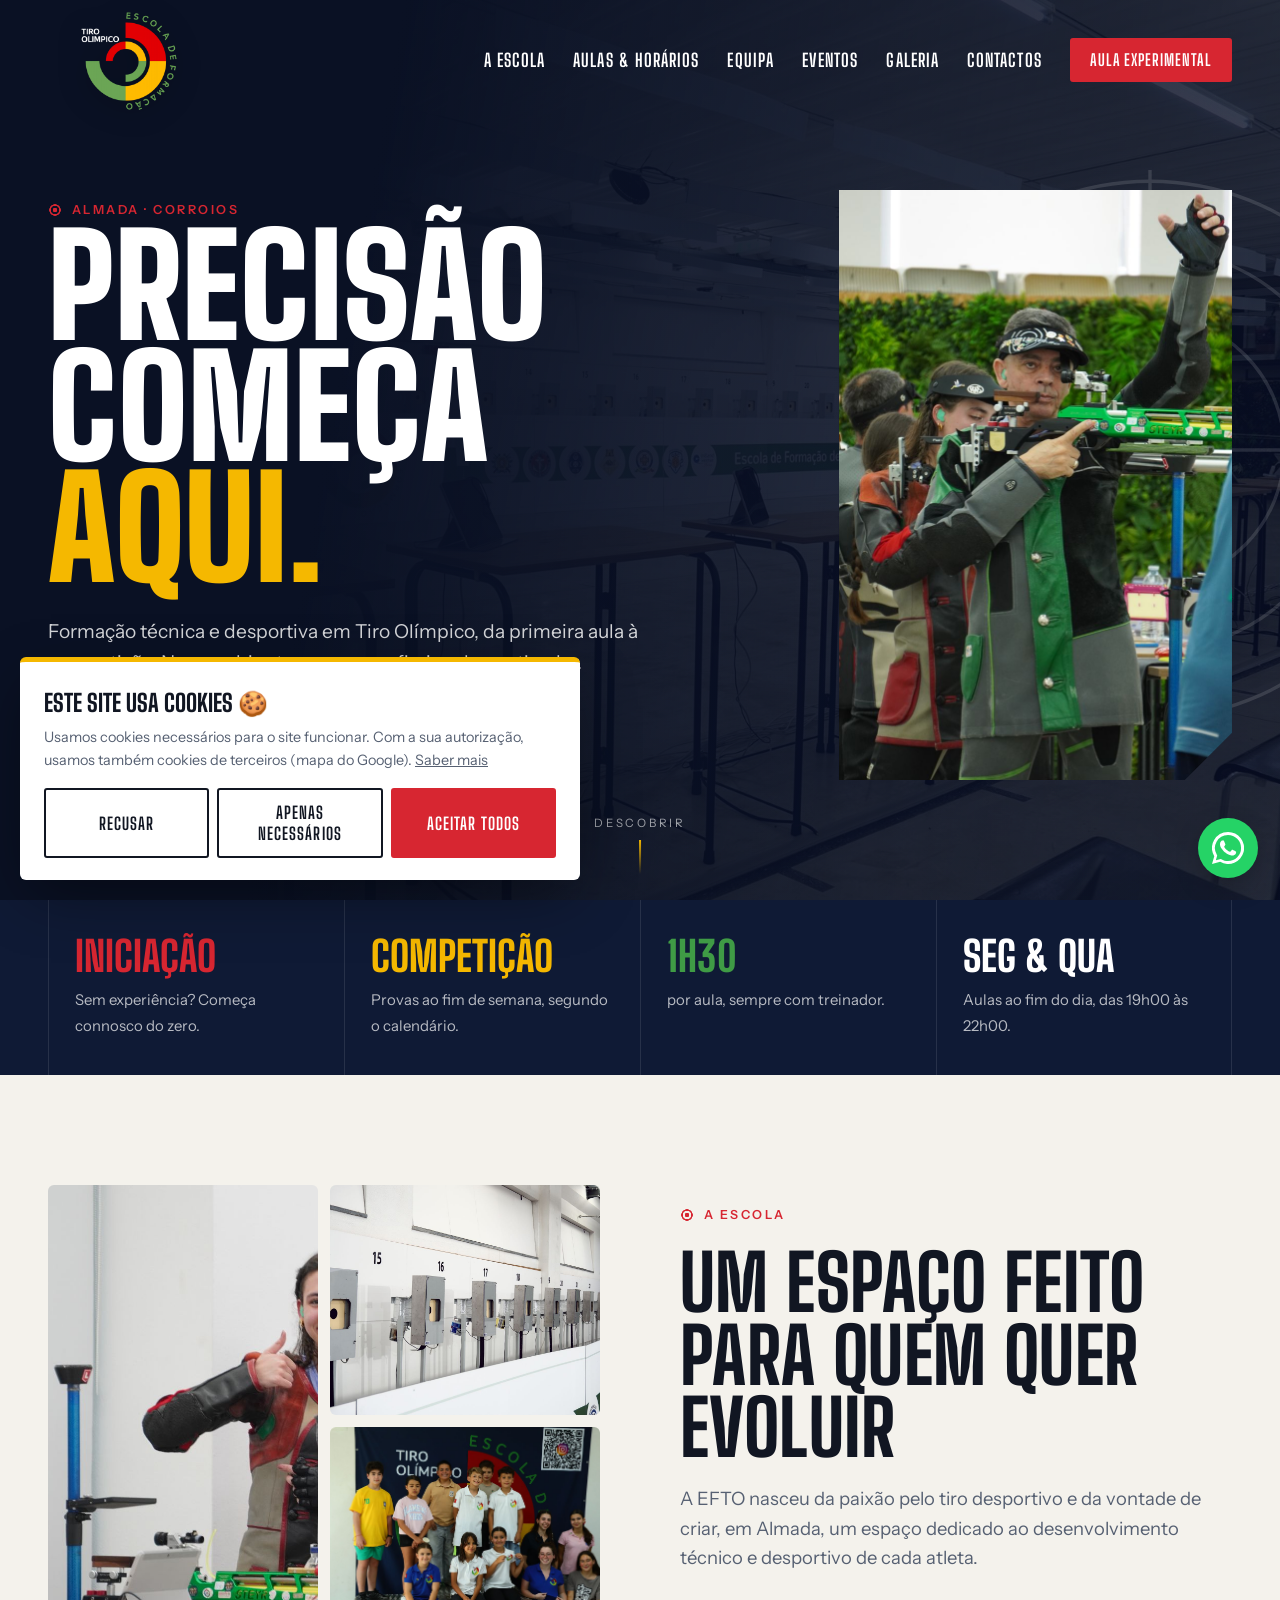
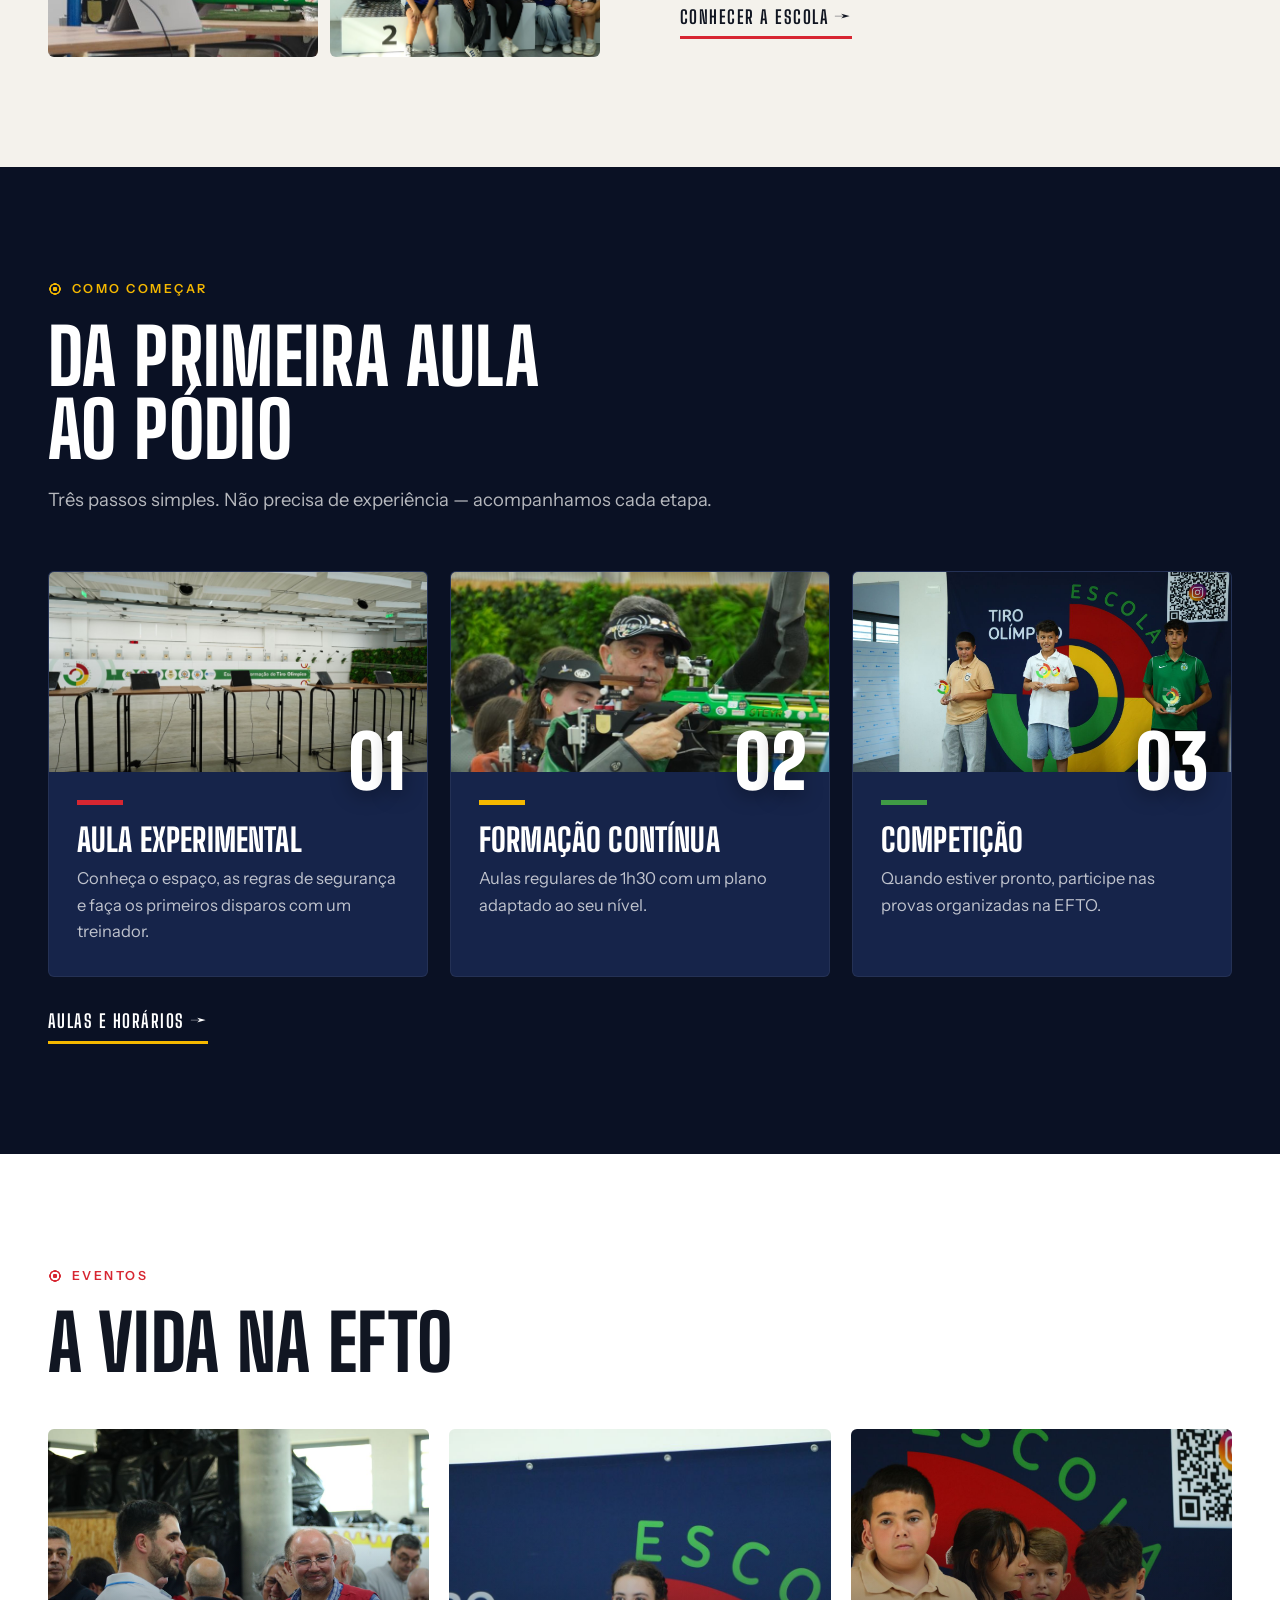
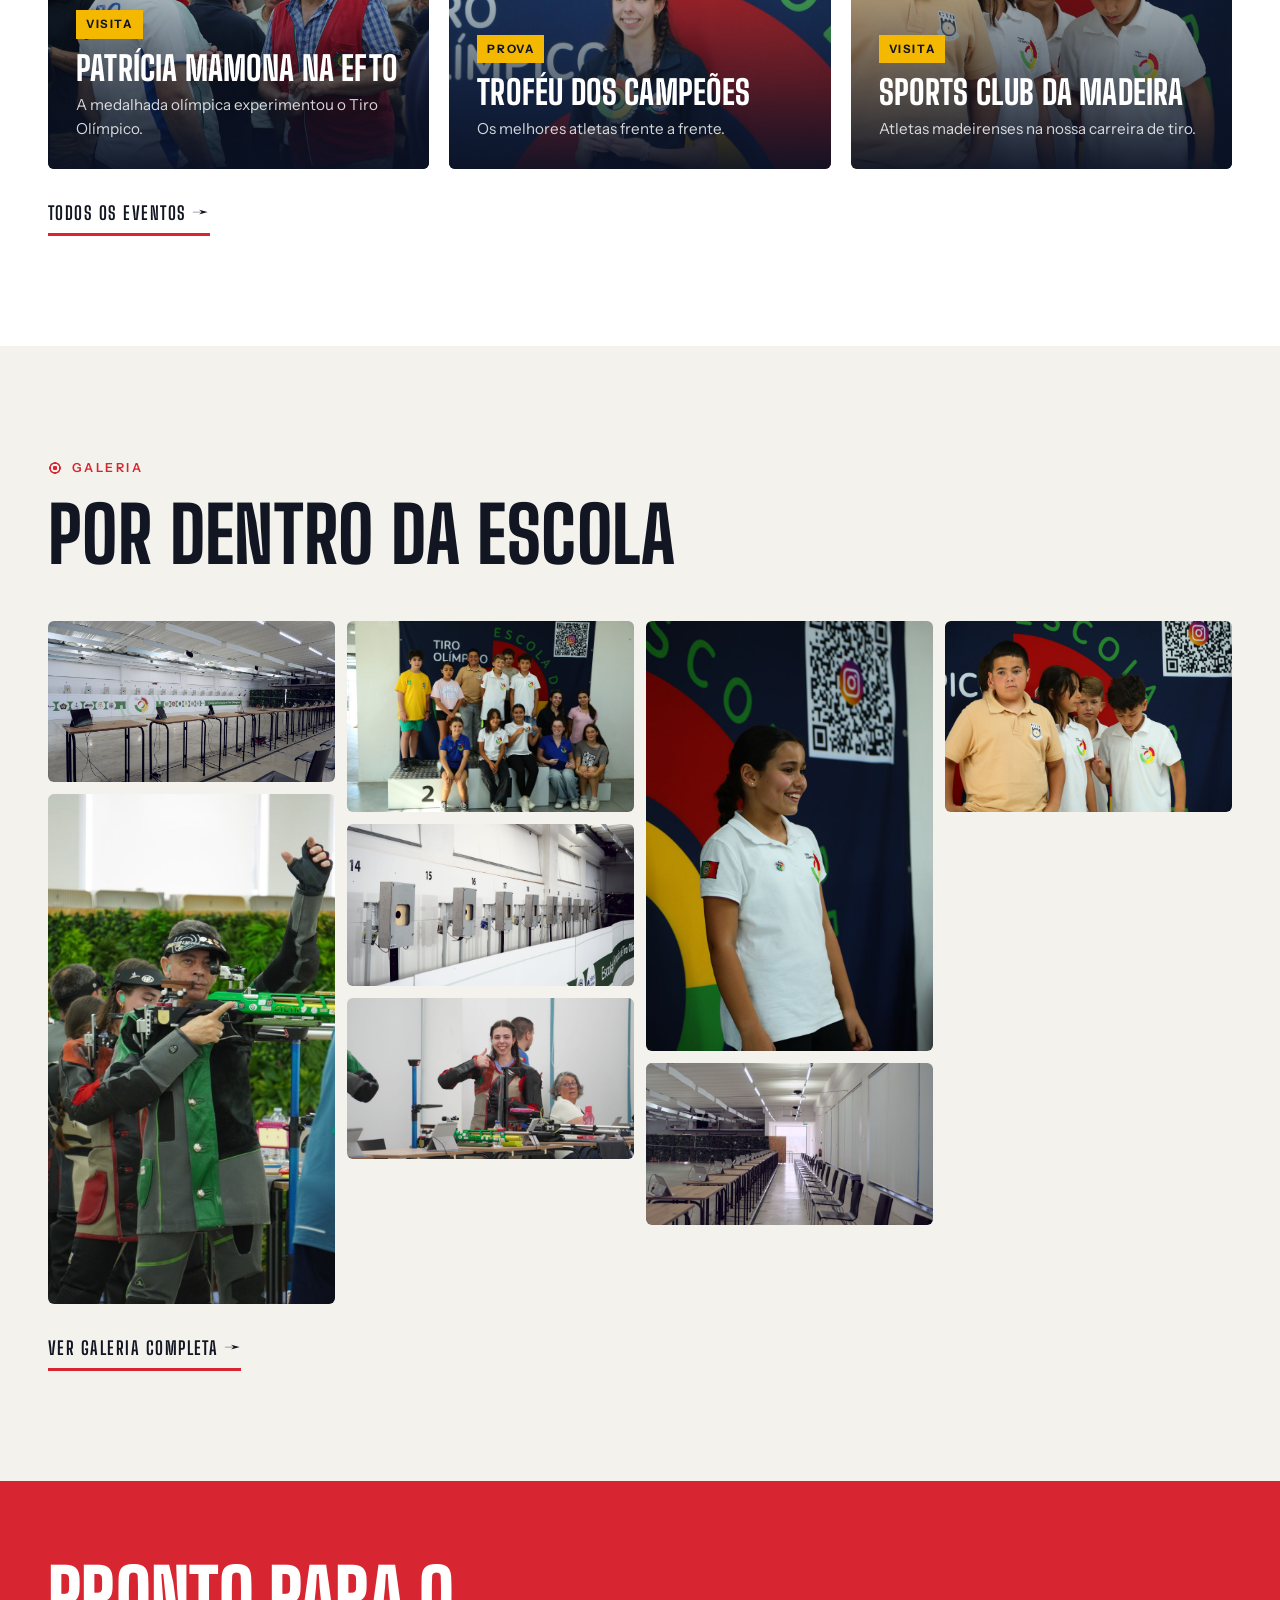
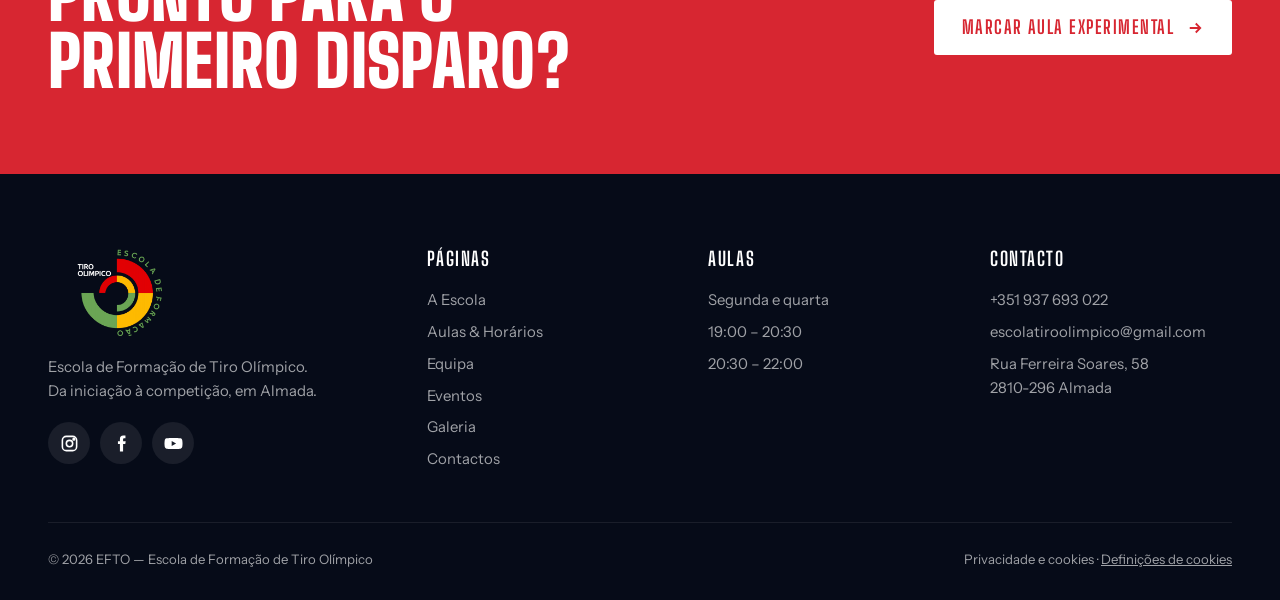
==== index.html @ 9a22b84e "Adiciona o site da EFTO para teste Co-Authored-By: Claude Opus 5.5 <noreply@anthropic.com>" ====
<!doctype html>
<html lang="pt-PT">
<head>
<meta charset="utf-8">
<meta name="viewport" content="width=device-width, initial-scale=1">
<title>EFTO · Escola de Formação de Tiro Olímpico | Almada</title>
<meta name="description" content="Escola de Formação de Tiro Olímpico em Almada e Corroios. Aulas de tiro desportivo da iniciação à competição. Marque já a sua aula experimental.">
<link rel="icon" href="imagens/logo.png">
<link rel="preconnect" href="https://fonts.googleapis.com"><link rel="preconnect" href="https://fonts.gstatic.com" crossorigin>
<link href="https://fonts.googleapis.com/css2?family=Big+Shoulders+Display:wght@600;700;800;900&family=Instrument+Sans:wght@400;500;600;700&display=swap" rel="stylesheet">
<link rel="stylesheet" href="css/estilo.css">
</head>
<body>

<section class="hero">
  <div class="hero-bg"></div>
  <svg class="mira" viewBox="0 0 200 200" fill="none" stroke="#fff" stroke-width="1.2"><circle cx="100" cy="100" r="96"/><circle cx="100" cy="100" r="72"/><circle cx="100" cy="100" r="48"/><circle cx="100" cy="100" r="24"/><circle cx="100" cy="100" r="4" fill="#fff"/><path d="M100 0v200M0 100h200"/></svg>
  <div class="wrap">
    <div class="rv">
      <span class="etiqueta">Almada · Corroios</span>
      <h1>Precisão<br>começa <span>aqui.</span></h1>
      <p>Formação técnica e desportiva em Tiro Olímpico, da primeira aula à competição. Num ambiente seguro, profissional e motivador.</p>
      <div class="acoes">
        <a href="contactos.html#form" class="btn btn-pri">Marcar aula experimental <svg viewBox="0 0 24 24" fill="none" stroke="currentColor" stroke-width="2.4"><path d="M5 12h14M13 6l6 6-6 6"/></svg></a>
        <a href="aulas.html" class="btn btn-sec">Ver horários</a>
      </div>
    </div>
    <div class="hero-foto rv"><img src="imagens/hero-atleta.jpg" alt="Atleta da EFTO a apontar a carabina"></div>
  </div>
  <a href="#factos" class="desce">Descobrir<i></i></a>
</section>

<section class="factos" id="factos">
  <div class="wrap">
    <div class="facto"><b>Iniciação</b><span>Sem experiência? Começa connosco do zero.</span></div>
    <div class="facto"><b>Competição</b><span>Provas ao fim de semana, segundo o calendário.</span></div>
    <div class="facto"><b>1h30</b><span>por aula, sempre com treinador.</span></div>
    <div class="facto"><b>Seg &amp; Qua</b><span>Aulas ao fim do dia, das 19h00 às 22h00.</span></div>
  </div>
</section>

<section class="sec">
  <div class="wrap duas-col">
    <div class="mosaico rv">
      <img src="imagens/atletas-sorriso.jpg" alt="Atletas da escola no posto de tiro" style="object-position:30% center">
      <img src="imagens/alvos.jpg" alt="Alvos eletrónicos da carreira de tiro">
      <img src="imagens/inaug-podio.jpg" alt="Jovens atletas no pódio">
    </div>
    <div class="rv">
      <span class="etiqueta">A Escola</span>
      <h2>Um espaço feito para quem quer evoluir</h2>
      <p class="lead">A EFTO nasceu da paixão pelo tiro desportivo e da vontade de criar, em Almada, um espaço dedicado ao desenvolvimento técnico e desportivo de cada atleta.</p>
      <a href="escola.html" class="link-seta">Conhecer a escola →</a>
    </div>
  </div>
</section>

<section class="sec escuro">
  <div class="wrap">
    <span class="etiqueta">Como começar</span>
    <h2>Da primeira aula<br>ao pódio</h2>
    <p class="lead">Três passos simples. Não precisa de experiência — acompanhamos cada etapa.</p>
    <div class="passos">
      <div class="passo rv"><img src="imagens/postos.jpg" alt="Postos de tiro"><div class="corpo"><div class="barra" style="background:var(--vermelho)"></div><h3>Aula experimental</h3><p>Conheça o espaço, as regras de segurança e faça os primeiros disparos com um treinador.</p></div></div>
      <div class="passo rv"><img src="imagens/hero-atleta.jpg" alt="Atleta em treino" style="object-position:center 30%"><div class="corpo"><div class="barra" style="background:var(--amarelo)"></div><h3>Formação contínua</h3><p>Aulas regulares de 1h30 com um plano adaptado ao seu nível.</p></div></div>
      <div class="passo rv"><img src="imagens/inaug-grupo.jpg" alt="Atletas premiados"><div class="corpo"><div class="barra" style="background:var(--verde)"></div><h3>Competição</h3><p>Quando estiver pronto, participe nas provas organizadas na EFTO.</p></div></div>
    </div>
    <a href="aulas.html" class="link-seta">Aulas e horários →</a>
  </div>
</section>

<section class="sec branco">
  <div class="wrap">
    <span class="etiqueta">Eventos</span>
    <h2>A vida na EFTO</h2>
    <div class="ev-grid">
      <a href="eventos.html#mamona" class="ev rv" style="text-decoration:none"><img src="imagens/inaug-publico.jpg" alt=""><span class="tag">Visita</span><h3>Patrícia Mamona na EFTO</h3><p>A medalhada olímpica experimentou o Tiro Olímpico.</p></a>
      <a href="eventos.html#campeoes" class="ev rv" style="text-decoration:none"><img src="imagens/inaug-premio.jpg" alt="" style="object-position:center 20%"><span class="tag">Prova</span><h3>Troféu dos Campeões</h3><p>Os melhores atletas frente a frente.</p></a>
      <a href="eventos.html#madeira" class="ev rv" style="text-decoration:none"><img src="imagens/inaug-jovens.jpg" alt=""><span class="tag">Visita</span><h3>Sports Club da Madeira</h3><p>Atletas madeirenses na nossa carreira de tiro.</p></a>
    </div>
    <a href="eventos.html" class="link-seta">Todos os eventos →</a>
  </div>
</section>

<section class="sec">
  <div class="wrap">
    <span class="etiqueta">Galeria</span>
    <h2>Por dentro da escola</h2>
    <div class="gal" id="gal" data-limite="8"></div>
    <a href="galeria.html" class="link-seta">Ver galeria completa →</a>
  </div>
</section>

<script src="js/site.js"></script>
</body>
</html>
---- css/estilo.css ----
/* =========================================================
   EFTO — estilo de todo o site
   Para mudar cores ou letras, altere só o bloco :root abaixo.
   ========================================================= */
:root{
  --navy-950:#0a1124; --navy-900:#0f1a35; --navy-800:#16244a; --navy-700:#1f3263;
  --papel:#f4f2ec; --tinta:#111622; --cinza:#566072; --linha:#dcd7cb;
  --vermelho:#d72631; --amarelo:#f5b800; --verde:#3f9b45;
  --raio:6px; --sombra:0 24px 60px -28px rgba(10,17,36,.55);
  --titulo:"Big Shoulders Display",Impact,sans-serif;
  --texto:"Instrument Sans",system-ui,sans-serif;
  --max:1240px;
}
*{box-sizing:border-box;margin:0;padding:0}
html{scroll-behavior:smooth;scroll-padding-top:90px}
body{font-family:var(--texto);background:var(--papel);color:var(--tinta);line-height:1.6;font-size:1.03rem;-webkit-font-smoothing:antialiased;overflow-x:hidden}
img{display:block;max-width:100%}
a{color:inherit}
.wrap{max-width:var(--max);margin:0 auto;padding:0 28px}
h1,h2,h3{font-family:var(--titulo);line-height:.95;text-transform:uppercase;font-weight:800;letter-spacing:.005em}
.sec{padding:110px 0}
.sec h2{font-size:clamp(2.8rem,6vw,5rem);margin:16px 0 20px}
.lead{font-size:1.15rem;color:var(--cinza);max-width:58ch}
.escuro{background:var(--navy-950);color:#fff}
.escuro .lead{color:rgba(255,255,255,.7)}
.branco{background:#fff}

/* etiqueta acima dos títulos, com um pequeno alvo */
.etiqueta{display:inline-flex;align-items:center;gap:10px;font-weight:600;letter-spacing:.2em;text-transform:uppercase;font-size:.78rem;color:var(--vermelho)}
.etiqueta::before{content:"";width:14px;height:14px;border-radius:50%;background:radial-gradient(circle,var(--vermelho) 0 2px,transparent 2.5px 4px,var(--vermelho) 4.5px 5.5px,transparent 6px)}
.escuro .etiqueta{color:var(--amarelo)}
.escuro .etiqueta::before{background:radial-gradient(circle,var(--amarelo) 0 2px,transparent 2.5px 4px,var(--amarelo) 4.5px 5.5px,transparent 6px)}

/* ---------- BOTÕES ---------- */
.btn{display:inline-flex;align-items:center;gap:12px;padding:16px 26px;border-radius:3px;font-family:var(--titulo);font-weight:700;font-size:1.15rem;letter-spacing:.08em;text-transform:uppercase;text-decoration:none;transition:background .2s,color .2s,border-color .2s;border:2px solid transparent;cursor:pointer;line-height:1}
.btn svg{width:18px;height:18px;transition:translate .2s}
.btn:hover svg{translate:4px 0}
.btn-pri{background:var(--vermelho);color:#fff}
.btn-pri:hover{background:#b81e28}
.btn-sec{border-color:rgba(255,255,255,.45);color:#fff}
.btn-sec:hover{border-color:#fff;background:rgba(255,255,255,.08)}
.btn-esc{border-color:var(--tinta);color:var(--tinta)}
.btn-esc:hover{background:var(--tinta);color:#fff}

/* ---------- CABEÇALHO ---------- */
header{position:fixed;inset:0 0 auto 0;z-index:50;transition:background .3s,box-shadow .3s}
header.solido{background:rgba(244,242,236,.95);backdrop-filter:blur(12px);box-shadow:0 1px 0 var(--linha)}
.nav{display:flex;align-items:center;justify-content:space-between;height:120px;transition:height .3s}
header.solido .nav{height:86px}
/* logótipo: versão branca sobre fundo escuro, versão a cores quando o cabeçalho fica claro */
.marca{display:flex;align-items:center;text-decoration:none;position:relative}
.marca img{height:108px;width:auto;transition:opacity .3s,height .3s;filter:drop-shadow(0 4px 14px rgba(0,0,0,.25))}
.marca .logo-cor{position:absolute;left:0;top:50%;translate:0 -50%;opacity:0;filter:none}
header.solido .marca .logo-branco{opacity:0}
header.solido .marca .logo-cor{opacity:1}
header.solido .marca img{height:70px}
.logo-rodape{height:96px;width:auto;margin-bottom:16px}
.menu{display:flex;gap:28px;list-style:none;align-items:center}
.menu a{text-decoration:none;color:#fff;font-family:var(--titulo);font-weight:700;font-size:1.12rem;letter-spacing:.06em;text-transform:uppercase;position:relative;transition:color .3s}
.menu a:not(.btn)::after{content:"";position:absolute;left:0;bottom:-6px;width:0;height:3px;background:var(--amarelo);transition:width .25s}
.menu a:not(.btn):hover::after,.menu a.ativo::after{width:100%}
header.solido .menu a:not(.btn){color:var(--tinta)}
.menu .btn{padding:12px 18px;font-size:1rem}
.burger{display:none;background:none;border:0;width:44px;height:44px;cursor:pointer;color:#fff}
header.solido .burger{color:var(--tinta)}

/* ---------- HERO (página inicial) ---------- */
.hero{position:relative;min-height:100vh;min-height:100svh;color:#fff;display:flex;align-items:center;overflow:hidden;background:var(--navy-950)}
.hero-bg{position:absolute;inset:0;background:url(../imagens/carreira.jpg) center/cover;opacity:.3;transform:scale(1.08);animation:zoom 18s ease-out forwards}
@keyframes zoom{to{transform:scale(1)}}
.hero::after{content:"";position:absolute;inset:0;background:linear-gradient(100deg,var(--navy-950) 28%,rgba(10,17,36,.55) 65%,rgba(10,17,36,.25))}
.hero .wrap{position:relative;z-index:2;display:grid;grid-template-columns:1.3fr .7fr;gap:60px;align-items:center;padding-top:150px;padding-bottom:80px;width:100%}
.hero h1{font-size:clamp(4rem,11vw,9.5rem);font-weight:900;line-height:.86}
.hero h1 span{color:var(--amarelo)}
.hero p{font-size:1.2rem;color:rgba(255,255,255,.82);max-width:46ch;margin:28px 0 40px}
.acoes{display:flex;gap:14px;flex-wrap:wrap}
.hero-foto{position:relative;aspect-ratio:4/6;overflow:hidden;box-shadow:var(--sombra);clip-path:polygon(0 0,100% 0,100% 92%,88% 100%,0 100%)}
.hero-foto img{width:100%;height:100%;object-fit:cover}
.mira{position:absolute;width:560px;height:560px;right:-150px;top:50%;translate:0 -50%;z-index:1;opacity:.12;pointer-events:none}
.desce{position:absolute;bottom:26px;left:50%;translate:-50% 0;z-index:3;color:rgba(255,255,255,.6);font-size:.72rem;letter-spacing:.24em;text-transform:uppercase;text-decoration:none;display:flex;flex-direction:column;align-items:center;gap:8px}
.desce i{width:2px;height:34px;background:linear-gradient(var(--amarelo),transparent);animation:pulsa 1.8s infinite}
@keyframes pulsa{50%{opacity:.3}}

/* ---------- CABEÇALHO DAS SUBPÁGINAS ---------- */
.topo-pag{position:relative;background:var(--navy-950);color:#fff;padding:190px 0 90px;overflow:hidden}
.topo-pag .fundo{position:absolute;inset:0;background-size:cover;background-position:center;opacity:.32}
.topo-pag::after{content:"";position:absolute;inset:0;background:linear-gradient(90deg,var(--navy-950) 20%,rgba(10,17,36,.4))}
.topo-pag .wrap{position:relative;z-index:2}
.topo-pag h1{font-size:clamp(3.6rem,9vw,7.5rem);font-weight:900;margin:14px 0 18px}
.topo-pag p{color:rgba(255,255,255,.78);font-size:1.18rem;max-width:56ch}
.migalhas{font-size:.85rem;color:rgba(255,255,255,.55);letter-spacing:.06em}
.migalhas a{text-decoration:none;color:rgba(255,255,255,.8)}
.migalhas a:hover{color:var(--amarelo)}
.tricolor{position:absolute;left:0;right:0;bottom:0;height:6px;z-index:3;background:linear-gradient(90deg,var(--vermelho) 33.3%,var(--amarelo) 33.3% 66.6%,var(--verde) 66.6%)}

/* ---------- FAIXA DE FACTOS ---------- */
.factos{background:var(--navy-900);color:#fff}
.factos .wrap{display:grid;grid-template-columns:repeat(4,1fr)}
.facto{padding:36px 26px;border-left:1px solid rgba(255,255,255,.1)}
.facto:last-child{border-right:1px solid rgba(255,255,255,.1)}
.facto b{display:block;font-family:var(--titulo);font-weight:800;font-size:2.6rem;line-height:1;margin-bottom:8px;text-transform:uppercase}
.facto:nth-child(1) b{color:var(--vermelho)} .facto:nth-child(2) b{color:var(--amarelo)} .facto:nth-child(3) b{color:var(--verde)}
.facto span{color:rgba(255,255,255,.7);font-size:.93rem}

/* ---------- BLOCOS DE DUAS COLUNAS ---------- */
.duas-col{display:grid;grid-template-columns:1fr 1fr;gap:80px;align-items:center}
.mosaico{display:grid;grid-template-columns:1fr 1fr;grid-template-rows:230px 230px;gap:12px}
.mosaico img{width:100%;height:100%;object-fit:cover;border-radius:var(--raio)}
.mosaico img:first-child{grid-row:span 2}
.valores{display:grid;gap:22px;margin-top:36px}
.valor{display:flex;gap:18px;align-items:flex-start;padding-top:22px;border-top:1px solid var(--linha)}
.valor .num{font-family:var(--titulo);font-weight:900;font-size:2.4rem;line-height:.9;min-width:52px}
.valor h3{font-size:1.6rem;margin-bottom:4px}
.valor p{color:var(--cinza);font-size:.98rem}
.link-seta{display:inline-flex;align-items:center;gap:8px;margin-top:30px;font-family:var(--titulo);font-weight:700;text-transform:uppercase;letter-spacing:.08em;font-size:1.15rem;text-decoration:none;border-bottom:3px solid var(--vermelho);padding-bottom:4px}
.escuro .link-seta{border-color:var(--amarelo)}

/* ---------- PASSOS ---------- */
.passos{display:grid;grid-template-columns:repeat(3,1fr);gap:22px;margin-top:56px;counter-reset:p}
.passo{position:relative;background:var(--navy-800);border-radius:var(--raio);overflow:hidden;border:1px solid rgba(255,255,255,.06)}
.passo img{width:100%;height:200px;object-fit:cover}
.passo .corpo{padding:28px 28px 32px;position:relative}
.passo .corpo::before{counter-increment:p;content:"0" counter(p);position:absolute;right:22px;top:-46px;font-family:var(--titulo);font-weight:900;font-size:4.6rem;line-height:1;color:#fff;text-shadow:0 4px 20px rgba(0,0,0,.4)}
.passo .barra{width:46px;height:5px;margin-bottom:20px}
.passo h3{font-size:2rem;margin-bottom:10px}
.passo p{color:rgba(255,255,255,.72)}

/* ---------- HORÁRIOS ---------- */
.quadro{background:#fff;border-radius:var(--raio);box-shadow:var(--sombra);overflow:hidden;border-top:6px solid var(--navy-900)}
.linha-h{display:grid;grid-template-columns:auto 1fr;gap:22px;padding:28px 30px;border-bottom:1px solid var(--linha);align-items:center}
.linha-h:last-child{border-bottom:0}
.linha-h .ic{width:56px;height:56px;border-radius:50%;display:grid;place-items:center;color:#fff}
.linha-h h3{font-size:1.75rem}
.linha-h .dias{color:var(--cinza);font-size:.95rem}
.chips{display:flex;flex-wrap:wrap;gap:8px;margin-top:10px}
.chip{background:var(--navy-950);color:#fff;padding:7px 13px;border-radius:3px;font-family:var(--titulo);font-weight:700;font-size:1.15rem;letter-spacing:.06em}
.aviso{margin-top:28px;background:#fff6d9;border-left:4px solid var(--amarelo);padding:16px 20px;font-size:.96rem}

/* ---------- PANORAMA ---------- */
.panorama{height:380px;background:url(../imagens/panorama.jpg) center/cover fixed;position:relative;display:grid;place-items:center;text-align:center;color:#fff}
.panorama::before{content:"";position:absolute;inset:0;background:rgba(10,17,36,.55)}
.panorama p{position:relative;font-family:var(--titulo);font-size:clamp(2.4rem,6vw,4.6rem);text-transform:uppercase;font-weight:900;line-height:.95;padding:0 20px}
.panorama p span{color:var(--amarelo)}

/* ---------- EQUIPA ---------- */
.equipa-grid{display:grid;grid-template-columns:repeat(auto-fill,minmax(220px,1fr));gap:16px;margin-top:50px}
.membro{background:#fff;border:1px solid var(--linha);border-radius:var(--raio);padding:26px;display:flex;flex-direction:column;gap:16px;transition:border-color .25s,transform .25s}
.membro:hover{border-color:var(--tinta);transform:translateY(-3px)}
.avatar{width:64px;height:64px;border-radius:50%;display:grid;place-items:center;font-family:var(--titulo);font-weight:800;font-size:1.7rem;color:#fff}
.membro h3{font-size:1.7rem}
.membro p{color:var(--cinza);font-size:.92rem;line-height:1.45}
.membro.destaque{grid-column:span 2;background:var(--navy-900);color:#fff;border:0;flex-direction:row;align-items:center;gap:26px}
.membro.destaque p{color:rgba(255,255,255,.72)}
.membro.destaque h3{font-size:2.3rem}
.membro.destaque .avatar{width:96px;height:96px;font-size:2.6rem;flex:none}

/* ---------- EVENTOS ---------- */
.ev-grid{display:grid;grid-template-columns:repeat(3,1fr);gap:20px;margin-top:50px}
.ev{position:relative;border-radius:var(--raio);overflow:hidden;min-height:340px;color:#fff;display:flex;flex-direction:column;justify-content:flex-end;padding:28px;isolation:isolate}
.ev img{position:absolute;inset:0;width:100%;height:100%;object-fit:cover;z-index:-2;transition:transform .6s}
.ev:hover img{transform:scale(1.05)}
.ev::after{content:"";position:absolute;inset:0;z-index:-1;background:linear-gradient(transparent 25%,rgba(10,17,36,.94))}
.ev .tag{align-self:flex-start;background:var(--amarelo);color:var(--tinta);font-weight:700;font-size:.72rem;letter-spacing:.14em;text-transform:uppercase;padding:5px 10px;margin-bottom:14px}
.ev h3{font-size:2.1rem}
.ev p{color:rgba(255,255,255,.82);font-size:.95rem;margin-top:8px}
.ev-lista{display:grid;gap:26px;margin-top:50px}
.ev-linha{display:grid;grid-template-columns:420px 1fr;background:#fff;border-radius:var(--raio);overflow:hidden;border:1px solid var(--linha)}
.ev-linha img{width:100%;height:100%;min-height:280px;object-fit:cover}
.ev-linha .corpo{padding:40px}
.ev-linha .tag{display:inline-block;background:var(--amarelo);font-weight:700;font-size:.72rem;letter-spacing:.14em;text-transform:uppercase;padding:5px 10px;margin-bottom:16px}
.ev-linha h3{font-size:2.6rem;margin-bottom:14px}
.ev-linha p{color:var(--cinza);max-width:60ch}
.ev-linha .data{font-family:var(--titulo);font-weight:700;font-size:1.2rem;letter-spacing:.08em;color:var(--vermelho);margin-bottom:6px;text-transform:uppercase}

/* ---------- GALERIA ---------- */
.gal{columns:4 250px;column-gap:12px;margin-top:50px}
.gal button{display:block;width:100%;margin-bottom:12px;border:0;padding:0;background:none;cursor:zoom-in;border-radius:var(--raio);overflow:hidden;break-inside:avoid}
.gal img{width:100%;transition:transform .5s}
.gal button:hover img{transform:scale(1.04)}
.lightbox{position:fixed;inset:0;background:rgba(5,9,20,.95);z-index:100;display:none;place-items:center;padding:30px}
.lightbox.aberto{display:grid}
.lightbox img{max-height:86vh;max-width:90vw}
.lb-btn{position:absolute;background:rgba(255,255,255,.1);border:0;color:#fff;width:54px;height:54px;font-size:1.7rem;cursor:pointer}
.lb-btn:hover{background:var(--vermelho)}
.lb-fechar{top:20px;right:20px}.lb-ant{left:20px;top:50%;translate:0 -50%}.lb-seg{right:20px;top:50%;translate:0 -50%}

/* ---------- FAQ ---------- */
details{border-bottom:1px solid var(--linha);padding:24px 0}
summary{cursor:pointer;list-style:none;display:flex;justify-content:space-between;gap:20px;font-weight:600;font-size:1.1rem}
summary::-webkit-details-marker{display:none}
summary::after{content:"+";font-family:var(--titulo);font-weight:800;font-size:2rem;line-height:.8;color:var(--vermelho);transition:rotate .25s}
details[open] summary::after{rotate:45deg}
details p{color:var(--cinza);margin-top:12px;max-width:62ch}

/* ---------- CONTACTOS ---------- */
.ct-grid{display:grid;grid-template-columns:1fr 1fr;gap:30px}
.ct-info{display:grid;gap:12px;align-content:start}
.ct-item{display:flex;gap:16px;align-items:center;background:var(--navy-800);padding:20px 22px;border-radius:var(--raio);text-decoration:none;color:#fff;transition:background .2s}
a.ct-item:hover{background:var(--navy-700)}
.ct-item .ic{flex:none;width:46px;height:46px;border-radius:50%;display:grid;place-items:center}
.ct-item small{display:block;color:rgba(255,255,255,.55);font-size:.75rem;text-transform:uppercase;letter-spacing:.14em}
.ct-item b{font-weight:600}
.mapa{border-radius:var(--raio);min-height:260px;border:0;width:100%}
form{background:#fff;color:var(--tinta);border-radius:var(--raio);padding:36px;display:grid;gap:16px;border-top:6px solid var(--vermelho)}
form h3{font-size:2.4rem}
label{font-size:.85rem;font-weight:600;display:grid;gap:6px}
input,select,textarea{font:inherit;padding:13px 15px;border:1.5px solid var(--linha);border-radius:3px;background:var(--papel);width:100%}
input:focus,select:focus,textarea:focus{outline:none;border-color:var(--navy-700);background:#fff}
.duas{display:grid;grid-template-columns:1fr 1fr;gap:14px}
.consent{display:flex;gap:10px;align-items:flex-start;font-weight:400;font-size:.85rem;color:var(--cinza)}
.consent input{width:auto;margin-top:4px}
form .btn{justify-content:center}

/* ---------- CHAMADA FINAL ---------- */
.cta{background:var(--vermelho);color:#fff;padding:80px 0}
.cta .wrap{display:flex;justify-content:space-between;align-items:center;gap:30px;flex-wrap:wrap}
.cta h2{font-size:clamp(2.6rem,5.5vw,4.6rem);font-weight:900}
.cta .btn{background:#fff;color:var(--vermelho)}
.cta .btn:hover{background:var(--navy-950);color:#fff}

/* ---------- RODAPÉ ---------- */
footer{background:#060b18;color:rgba(255,255,255,.62);padding:70px 0 30px;font-size:.93rem}
.rod-grid{display:grid;grid-template-columns:1.4fr 1fr 1fr 1fr;gap:40px;padding-bottom:50px;border-bottom:1px solid rgba(255,255,255,.08)}
footer h4{font-family:var(--titulo);font-weight:700;color:#fff;text-transform:uppercase;letter-spacing:.08em;font-size:1.2rem;margin-bottom:14px}
footer ul{list-style:none;display:grid;gap:8px}
footer a{text-decoration:none}
footer a:hover{color:var(--amarelo)}
.rod-fim{display:flex;justify-content:space-between;gap:20px;flex-wrap:wrap;padding-top:26px;font-size:.82rem}
.redes{display:flex;gap:10px;margin-top:18px}
.redes a{width:42px;height:42px;border-radius:50%;background:rgba(255,255,255,.08);display:grid;place-items:center;color:#fff;transition:background .2s}
.redes a:hover{background:var(--vermelho);color:#fff}
.redes svg{width:19px;height:19px}

.flutua{position:fixed;right:22px;bottom:22px;z-index:60;width:60px;height:60px;border-radius:50%;background:#25d366;display:grid;place-items:center;box-shadow:0 10px 30px -8px rgba(0,0,0,.4);transition:transform .2s}
.flutua:hover{transform:scale(1.08)}
.flutua svg{width:32px;height:32px;fill:#fff}

/* ---------- FORMULÁRIO: mensagens ---------- */
form{position:relative}
form button[disabled]{opacity:.7;cursor:wait}
.estado{font-size:.95rem;border-radius:3px}
.estado:empty{display:none}
.estado.ok{background:#e5f4e6;border-left:4px solid var(--verde);padding:14px 16px;color:#1d5a22;font-weight:600}
.estado.erro{background:#fde8e9;border-left:4px solid var(--vermelho);padding:14px 16px;color:#8a1219}
.consent a{color:var(--tinta)}

/* ---------- MAPA bloqueado até aceitar cookies ---------- */
.mapa-bloq{min-height:260px;border-radius:var(--raio);background:var(--navy-800) url(../imagens/alvos.jpg) center/cover;background-blend-mode:multiply;display:grid;place-content:center;gap:14px;text-align:center;padding:24px;color:rgba(255,255,255,.85)}
.mapa-bloq .btn{justify-self:center}

/* ---------- AVISO DE COOKIES ---------- */
.cookies{position:fixed;left:20px;bottom:20px;z-index:90;max-width:560px;background:#fff;color:var(--tinta);border-radius:var(--raio);box-shadow:0 20px 60px -10px rgba(0,0,0,.45);padding:22px 24px;display:grid;gap:16px;border-top:5px solid var(--amarelo)}
.cookies[hidden]{display:none}
.cookies b{font-family:var(--titulo);font-size:1.5rem;text-transform:uppercase;font-weight:800}
.cookies p{font-size:.9rem;color:var(--cinza);margin-top:4px}
.ck-btns{display:flex;gap:8px;flex-wrap:wrap}
.ck{flex:1;min-width:120px;padding:12px 14px;border-radius:3px;font-family:var(--titulo);font-weight:700;font-size:1.05rem;letter-spacing:.06em;text-transform:uppercase;cursor:pointer;border:2px solid var(--tinta);background:#fff;color:var(--tinta)}
.ck-linha:hover{background:var(--papel)}
.ck-cheio{background:var(--vermelho);border-color:var(--vermelho);color:#fff}
.ck-cheio:hover{background:#b81e28}
.link-btn{background:none;border:0;color:inherit;font:inherit;cursor:pointer;text-decoration:underline}
.link-btn:hover{color:var(--amarelo)}

/* ---------- BARRA DE AÇÕES (só no telemóvel) ---------- */
.barra-tel{display:none}

/* ---------- PÁGINA DE TEXTO (privacidade) ---------- */
.texto-legal{max-width:760px}
.texto-legal h2{font-size:2.4rem;margin:44px 0 14px}
.texto-legal p,.texto-legal li{color:var(--cinza);margin-bottom:12px}
.texto-legal ul{padding-left:22px}
.texto-legal table{width:100%;border-collapse:collapse;margin:14px 0;font-size:.93rem}
.texto-legal th,.texto-legal td{text-align:left;padding:10px;border-bottom:1px solid var(--linha);vertical-align:top}

.rv{opacity:0;transform:translateY(28px);transition:opacity .8s,transform .8s}
.rv.on{opacity:1;transform:none}

/* ---------- TELEMÓVEL / TABLET ---------- */
@media (max-width:1020px){
  .menu{position:fixed;inset:86px 0 auto 0;background:var(--papel);flex-direction:column;align-items:flex-start;padding:30px 28px;gap:20px;box-shadow:0 20px 40px rgba(0,0,0,.15);translate:0 -140%;transition:translate .35s}
  .menu.aberto{translate:0 0}
  .menu a:not(.btn){color:var(--tinta)!important;font-size:1.5rem}
  .burger{display:grid;place-items:center}
}
@media (max-width:900px){
  .hero .wrap,.duas-col,.ct-grid{grid-template-columns:1fr;gap:48px}
  .hero-foto{max-width:340px;aspect-ratio:4/5}
  .factos .wrap{grid-template-columns:1fr 1fr}
  .facto{border:0!important;border-bottom:1px solid rgba(255,255,255,.1)!important}
  .passos,.ev-grid{grid-template-columns:1fr}
  .ev-linha{grid-template-columns:1fr}
  .ev-linha img{min-height:220px;max-height:280px}
  .ev-linha .corpo{padding:28px}
  .membro.destaque{grid-column:auto;flex-direction:column;align-items:flex-start}
  .panorama{background-attachment:scroll;height:280px}
  .rod-grid{grid-template-columns:1fr 1fr}
  .sec{padding:80px 0}
  .topo-pag{padding:150px 0 70px}
}
@media (max-width:700px){
  /* barra fixa em baixo com Ligar · WhatsApp · Marcar aula */
  .barra-tel{display:grid;grid-template-columns:1fr 1fr 1.3fr;position:fixed;left:0;right:0;bottom:0;z-index:70;background:var(--navy-950);border-top:1px solid rgba(255,255,255,.1);padding-bottom:env(safe-area-inset-bottom)}
  .barra-tel a{display:flex;flex-direction:column;align-items:center;justify-content:center;gap:3px;padding:10px 4px;min-height:62px;color:#fff;text-decoration:none;font-family:var(--titulo);font-weight:700;font-size:1rem;letter-spacing:.06em;text-transform:uppercase}
  .barra-tel svg{width:22px;height:22px}
  .barra-tel a:nth-child(2) svg{color:#25d366}
  .barra-tel .destaque{background:var(--vermelho);font-size:1.15rem}
  .flutua{display:none}
  body{padding-bottom:62px}
  .cookies{left:10px;right:10px;bottom:72px;padding:18px}
  .ck{min-width:0;font-size:.95rem;padding:11px 8px}
  .marca img{height:84px}
  header.solido .marca img{height:60px}
  .nav{height:96px}
  header.solido .nav{height:74px}
  .menu{inset:74px 0 0 0;overflow-y:auto}
  .hero h1{font-size:clamp(3.4rem,17vw,5rem)}
  .acoes .btn{flex:1;justify-content:center}
  .topo-pag h1{font-size:clamp(3rem,15vw,4.4rem)}
  .sec h2{font-size:clamp(2.4rem,11vw,3.4rem)}
  .ev{min-height:280px}
  .lb-ant,.lb-seg{top:auto;bottom:20px;translate:none}
}
@media (max-width:560px){
  .wrap{padding:0 16px}
  .mosaico{grid-template-rows:160px 160px}
  .duas,.rod-grid{grid-template-columns:1fr}
  form{padding:24px}
  .marca small{display:none}
  .factos .wrap{grid-template-columns:1fr}
}
@media (prefers-reduced-motion:reduce){*{animation:none!important;transition:none!important}.rv{opacity:1;transform:none}html{scroll-behavior:auto}}
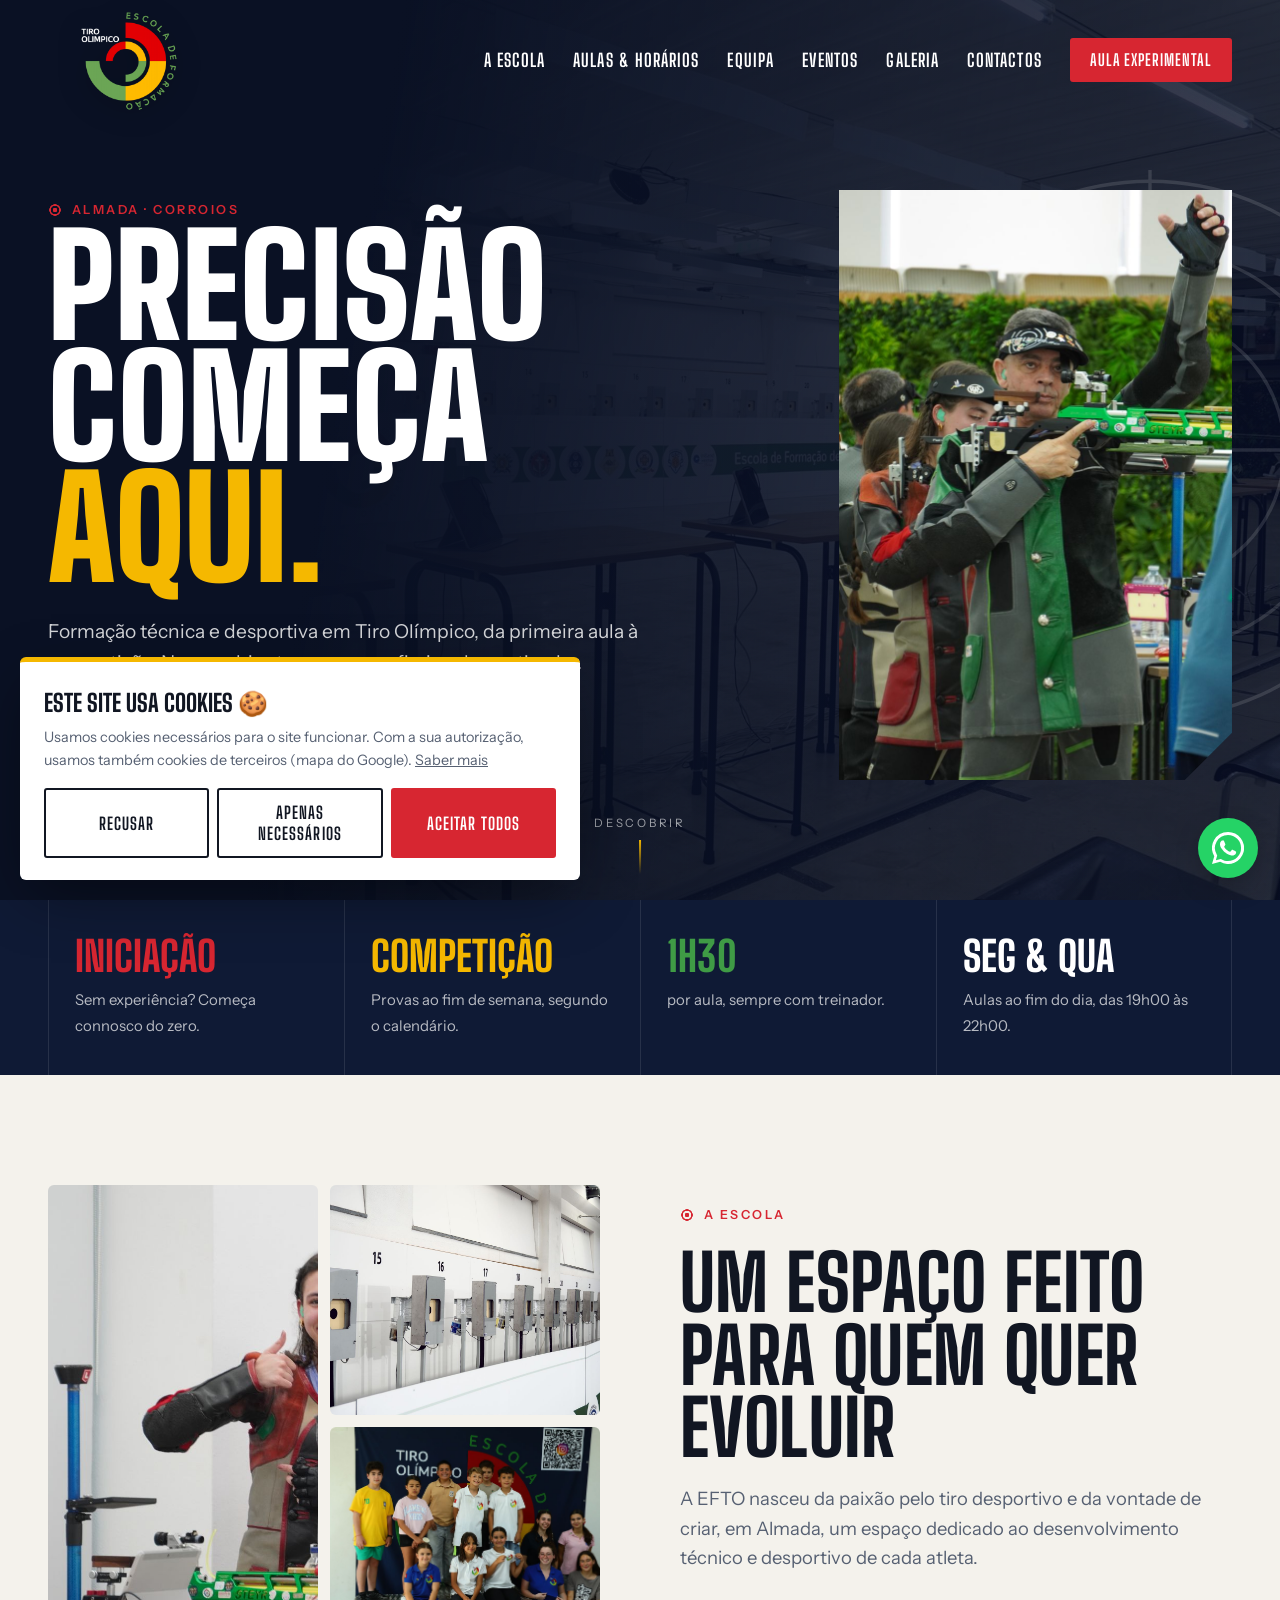
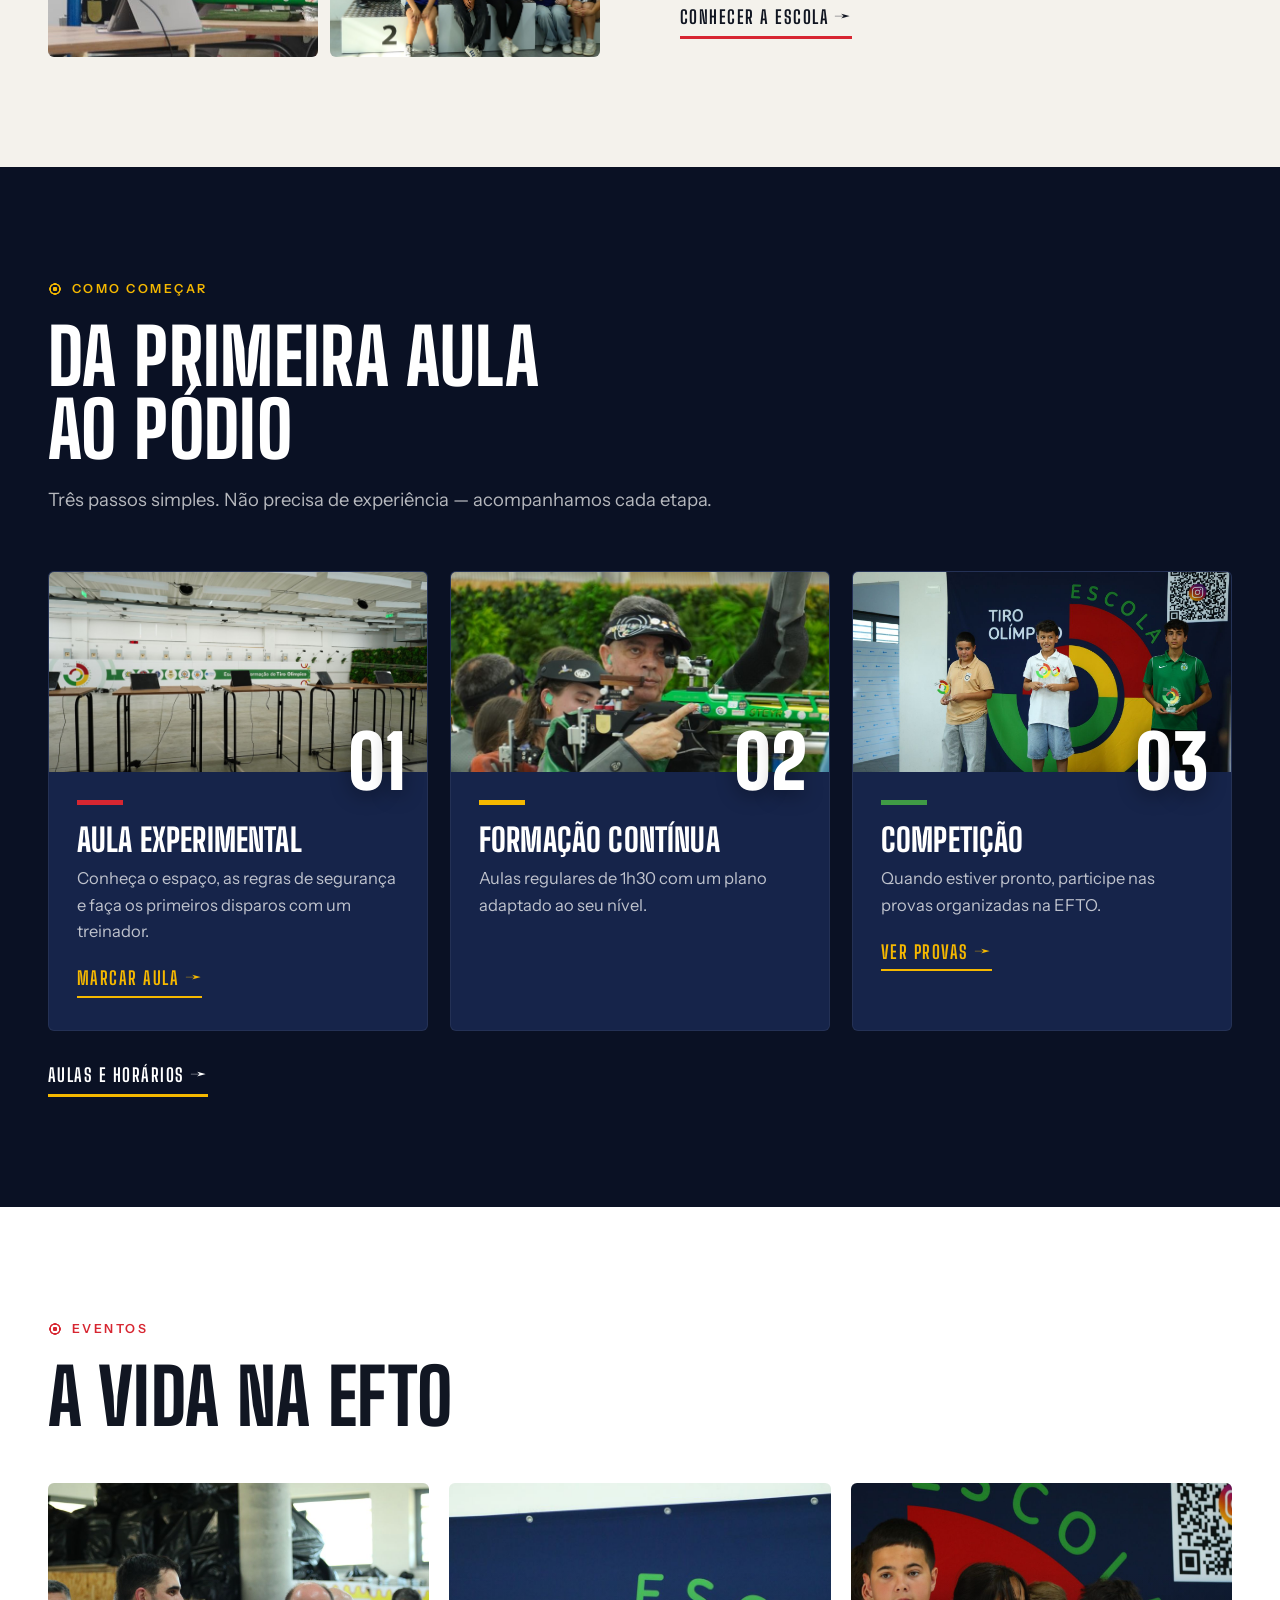
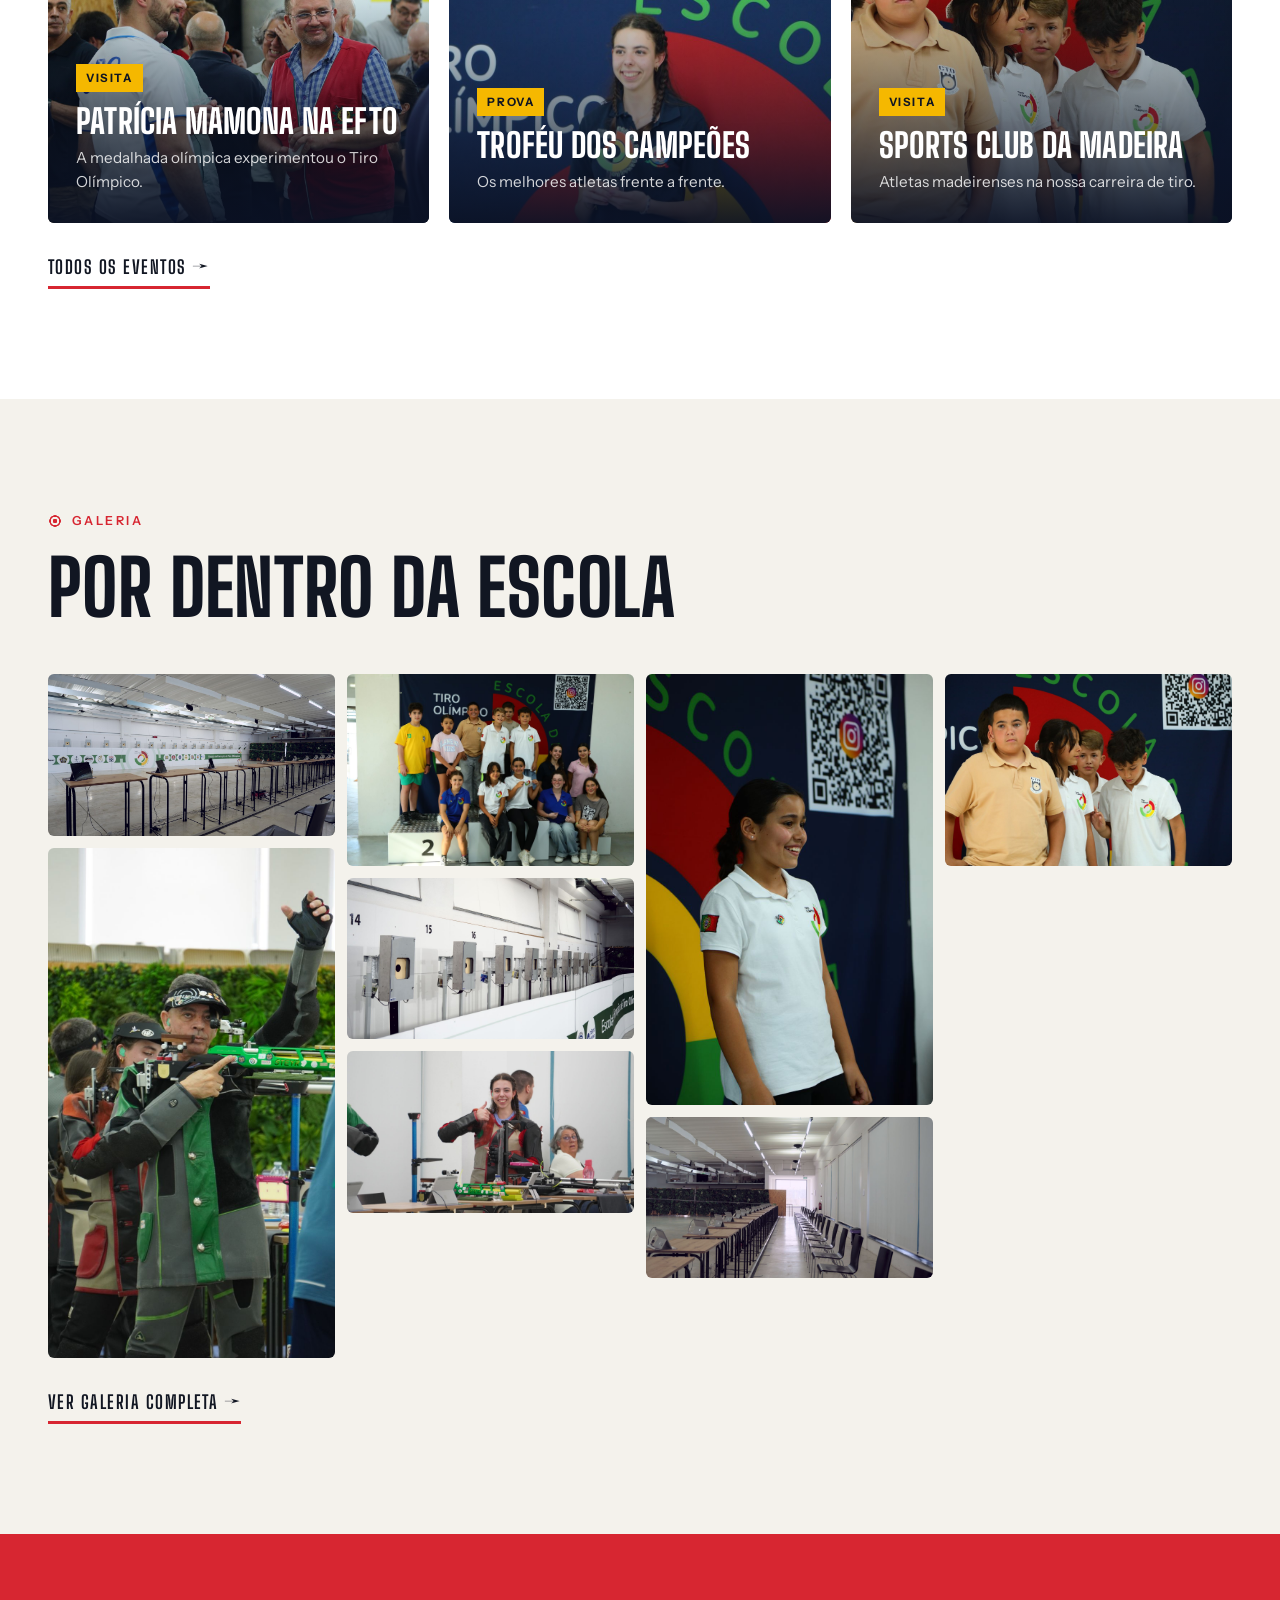
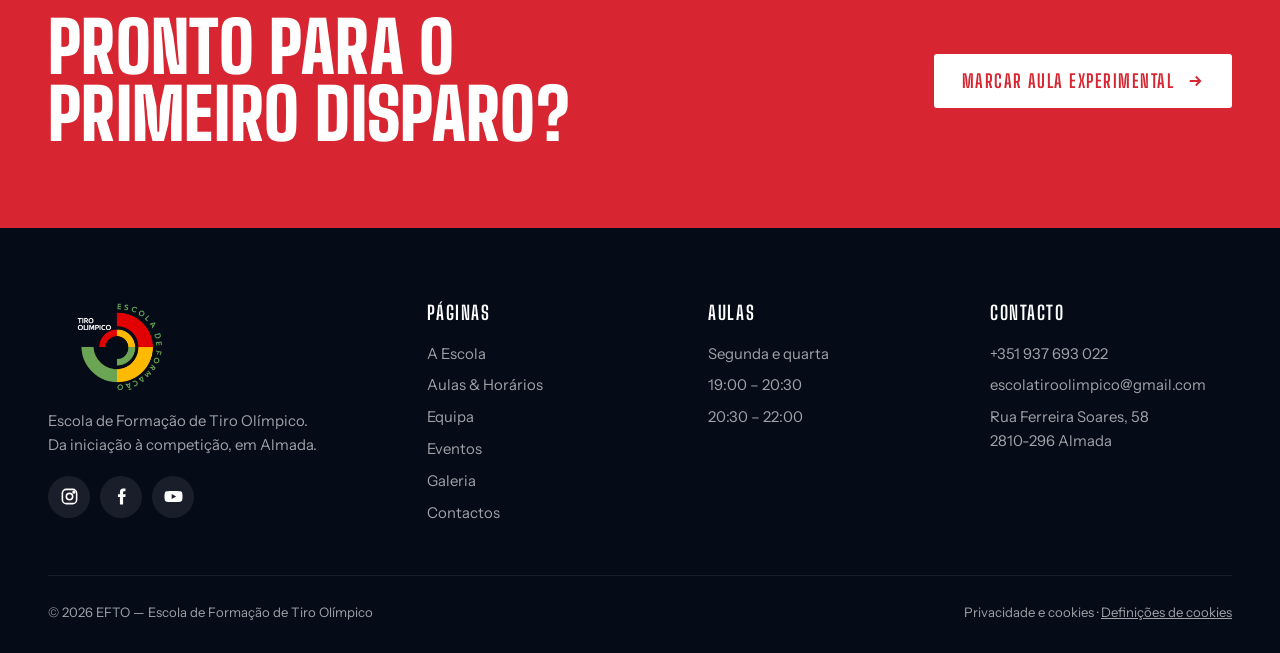
==== commit a90a4236: "Passos 1 e 3 com link: marcar aula e ver provas Co-Authored-By: Claude Opus 5.5 <noreply@anthropic.c" ====
--- a/index.html
+++ b/index.html
@@ -8,7 +8,7 @@
 <link rel="icon" href="imagens/logo.png">
 <link rel="preconnect" href="https://fonts.googleapis.com"><link rel="preconnect" href="https://fonts.gstatic.com" crossorigin>
 <link href="https://fonts.googleapis.com/css2?family=Big+Shoulders+Display:wght@600;700;800;900&family=Instrument+Sans:wght@400;500;600;700&display=swap" rel="stylesheet">
-<link rel="stylesheet" href="css/estilo.css">
+<link rel="stylesheet" href="css/estilo.css?v=3">
 </head>
 <body>
 
@@ -61,9 +61,9 @@
     <h2>Da primeira aula<br>ao pódio</h2>
     <p class="lead">Três passos simples. Não precisa de experiência — acompanhamos cada etapa.</p>
     <div class="passos">
-      <div class="passo rv"><img src="imagens/postos.jpg" alt="Postos de tiro"><div class="corpo"><div class="barra" style="background:var(--vermelho)"></div><h3>Aula experimental</h3><p>Conheça o espaço, as regras de segurança e faça os primeiros disparos com um treinador.</p></div></div>
+      <a class="passo passo-link rv" href="contactos.html#form"><img src="imagens/postos.jpg" alt="Postos de tiro"><div class="corpo"><div class="barra" style="background:var(--vermelho)"></div><h3>Aula experimental</h3><p>Conheça o espaço, as regras de segurança e faça os primeiros disparos com um treinador.</p><span class="passo-cta">Marcar aula →</span></div></a>
       <div class="passo rv"><img src="imagens/hero-atleta.jpg" alt="Atleta em treino" style="object-position:center 30%"><div class="corpo"><div class="barra" style="background:var(--amarelo)"></div><h3>Formação contínua</h3><p>Aulas regulares de 1h30 com um plano adaptado ao seu nível.</p></div></div>
-      <div class="passo rv"><img src="imagens/inaug-grupo.jpg" alt="Atletas premiados"><div class="corpo"><div class="barra" style="background:var(--verde)"></div><h3>Competição</h3><p>Quando estiver pronto, participe nas provas organizadas na EFTO.</p></div></div>
+      <a class="passo passo-link rv" href="eventos.html"><img src="imagens/inaug-grupo.jpg" alt="Atletas premiados"><div class="corpo"><div class="barra" style="background:var(--verde)"></div><h3>Competição</h3><p>Quando estiver pronto, participe nas provas organizadas na EFTO.</p><span class="passo-cta">Ver provas →</span></div></a>
     </div>
     <a href="aulas.html" class="link-seta">Aulas e horários →</a>
   </div>
@@ -91,6 +91,6 @@
   </div>
 </section>
 
-<script src="js/site.js"></script>
+<script src="js/site.js?v=3"></script>
 </body>
 </html>
--- a/css/estilo.css
+++ b/css/estilo.css
@@ -124,6 +124,11 @@
 .passo .barra{width:46px;height:5px;margin-bottom:20px}
 .passo h3{font-size:2rem;margin-bottom:10px}
 .passo p{color:rgba(255,255,255,.72)}
+/* cartões com link (passo 1 e passo 3) */
+.passo-link{display:block;color:inherit;text-decoration:none;transition:translate .25s,border-color .25s,opacity .8s,transform .8s}
+.passo-link:hover{translate:0 -4px;border-color:var(--amarelo)}
+.passo-link:focus-visible{outline:3px solid var(--amarelo);outline-offset:3px}
+.passo-cta{display:inline-flex;align-items:center;gap:8px;margin-top:20px;font-family:var(--titulo);font-weight:700;font-size:1.15rem;letter-spacing:.08em;text-transform:uppercase;color:var(--amarelo);border-bottom:2px solid var(--amarelo);padding-bottom:2px}
 
 /* ---------- HORÁRIOS ---------- */
 .quadro{background:#fff;border-radius:var(--raio);box-shadow:var(--sombra);overflow:hidden;border-top:6px solid var(--navy-900)}
@@ -277,9 +282,18 @@
 
 /* ---------- TELEMÓVEL / TABLET ---------- */
 @media (max-width:1020px){
-  .menu{position:fixed;inset:86px 0 auto 0;background:var(--papel);flex-direction:column;align-items:flex-start;padding:30px 28px;gap:20px;box-shadow:0 20px 40px rgba(0,0,0,.15);translate:0 -140%;transition:translate .35s}
-  .menu.aberto{translate:0 0}
-  .menu a:not(.btn){color:var(--tinta)!important;font-size:1.5rem}
+  /* sem o efeito de desfocar: ele "prendia" o menu à altura do cabeçalho e o menu ficava estreito */
+  header.solido{backdrop-filter:none;background:var(--papel)}
+  /* menu em ecrã inteiro, por baixo do cabeçalho */
+  .menu{position:fixed;inset:86px 0 0 0;background:var(--papel);flex-direction:column;align-items:stretch;justify-content:flex-start;padding:16px 28px 110px;gap:0;overflow-y:auto;translate:0 -140%;visibility:hidden;transition:translate .35s,visibility .35s}
+  .menu.aberto{translate:0 0;visibility:visible}
+  .menu li{border-bottom:1px solid var(--linha)}
+  .menu li:last-child{border-bottom:0;margin-top:28px}
+  .menu a:not(.btn){display:block;padding:18px 0;color:var(--tinta)!important;font-size:2rem}
+  .menu a.ativo:not(.btn){color:var(--vermelho)!important}
+  .menu a:not(.btn)::after{display:none}
+  .menu .btn{width:100%;justify-content:center;padding:18px;font-size:1.25rem}
+  body:has(.menu.aberto){overflow:hidden}
   .burger{display:grid;place-items:center}
 }
 @media (max-width:900px){
@@ -312,7 +326,7 @@
   header.solido .marca img{height:60px}
   .nav{height:96px}
   header.solido .nav{height:74px}
-  .menu{inset:74px 0 0 0;overflow-y:auto}
+  .menu{inset:74px 0 0 0}
   .hero h1{font-size:clamp(3.4rem,17vw,5rem)}
   .acoes .btn{flex:1;justify-content:center}
   .topo-pag h1{font-size:clamp(3rem,15vw,4.4rem)}
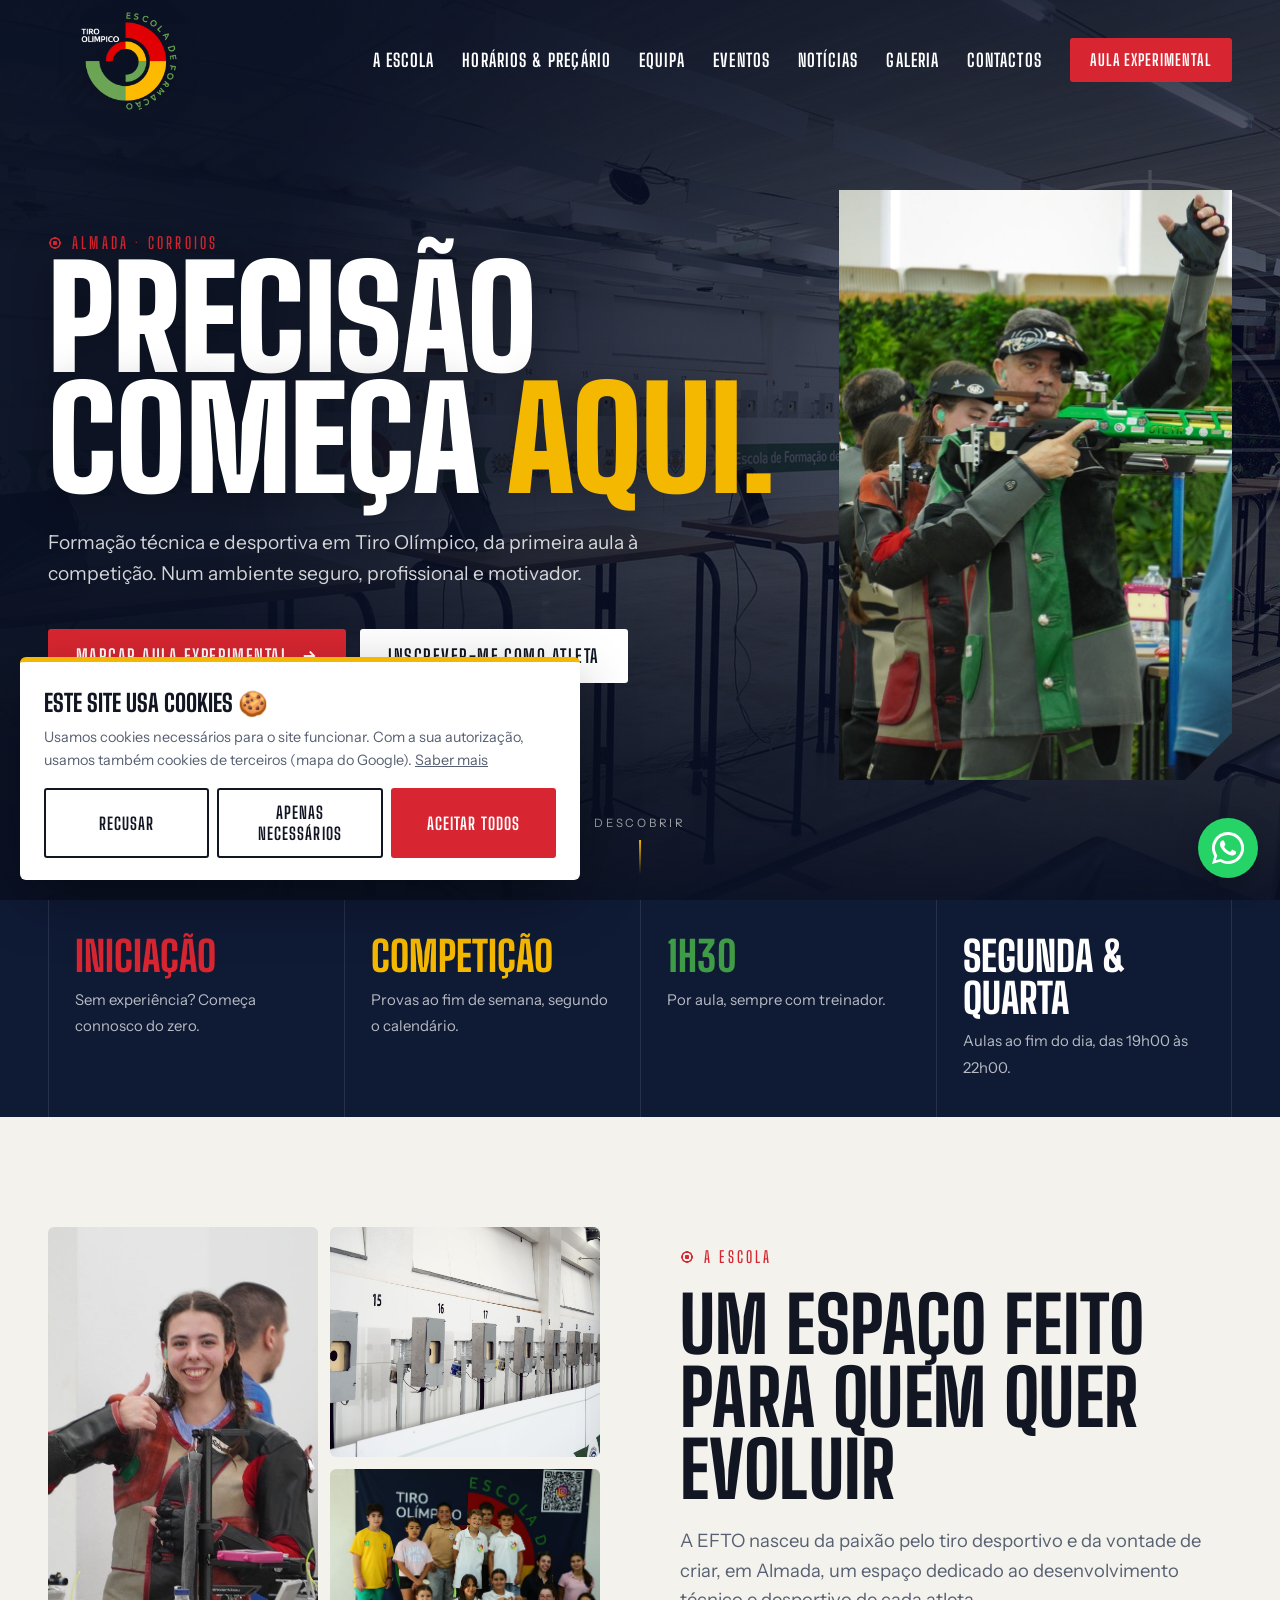
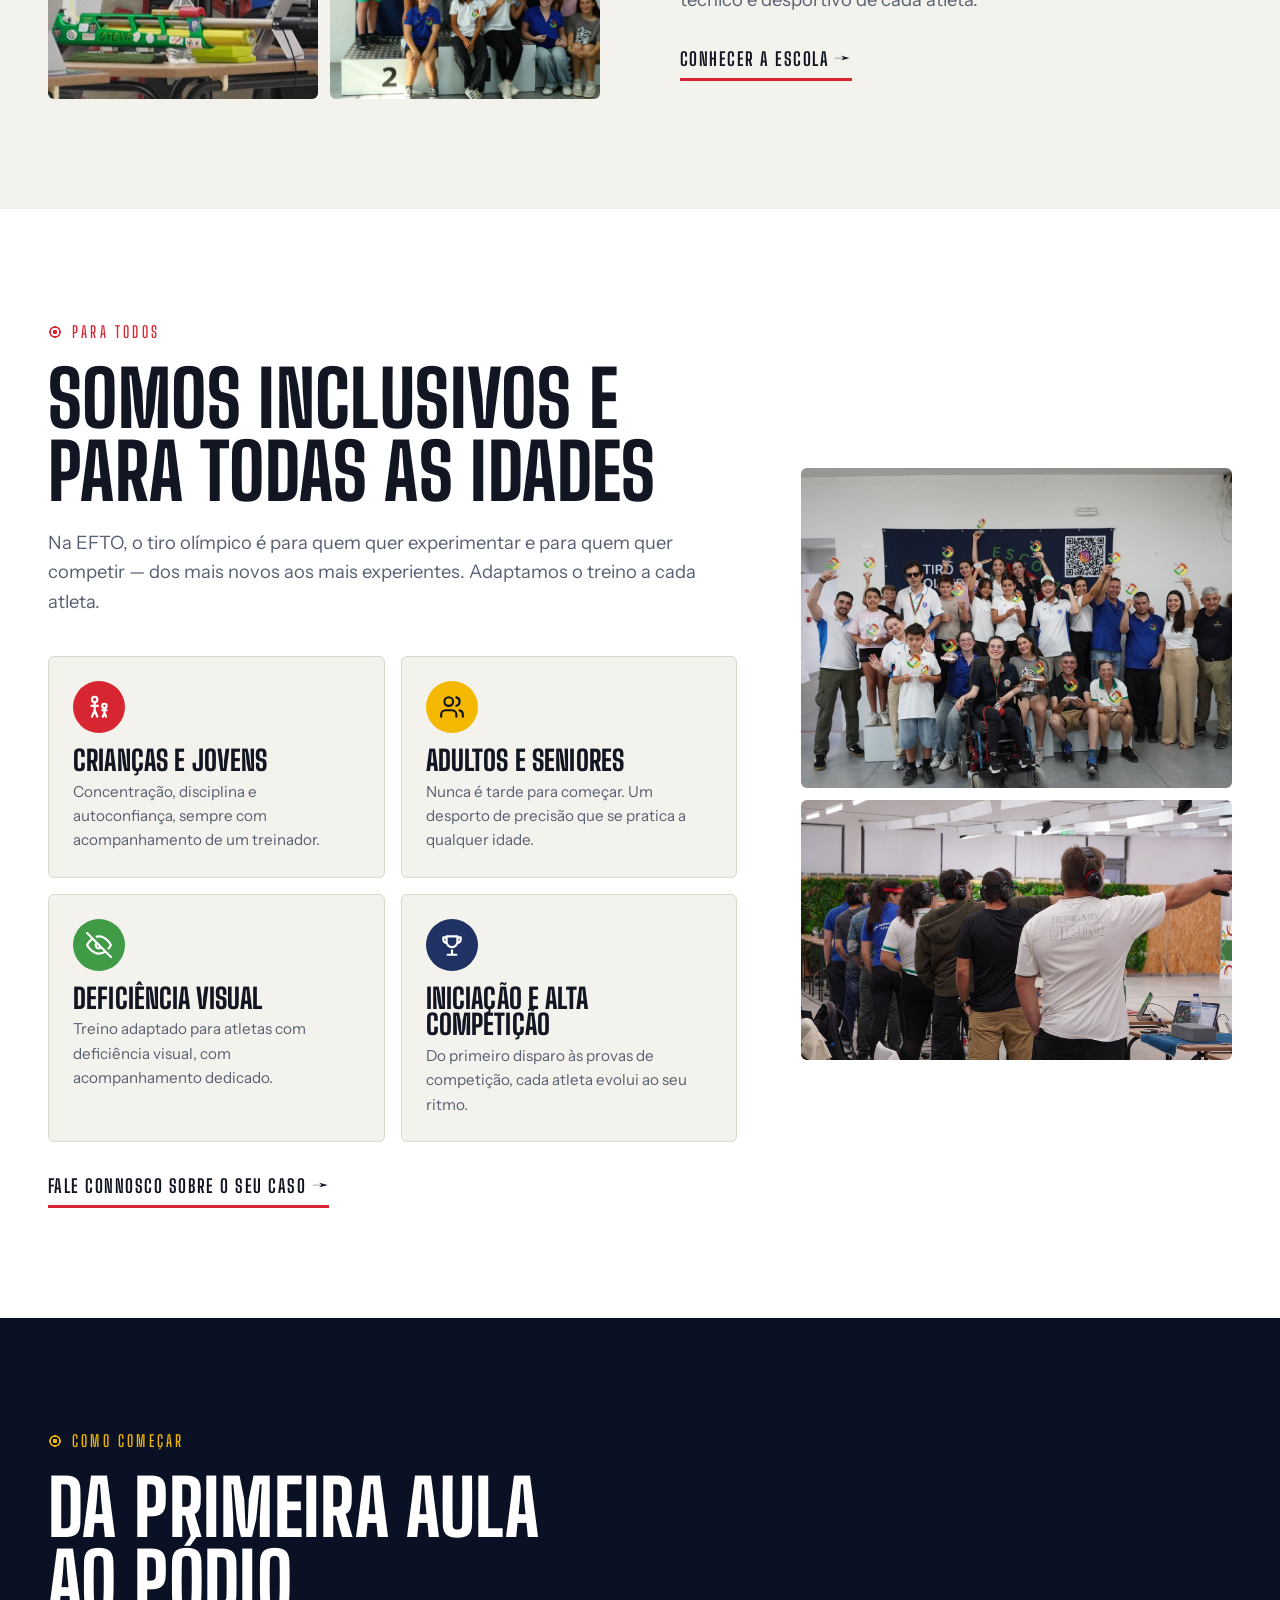
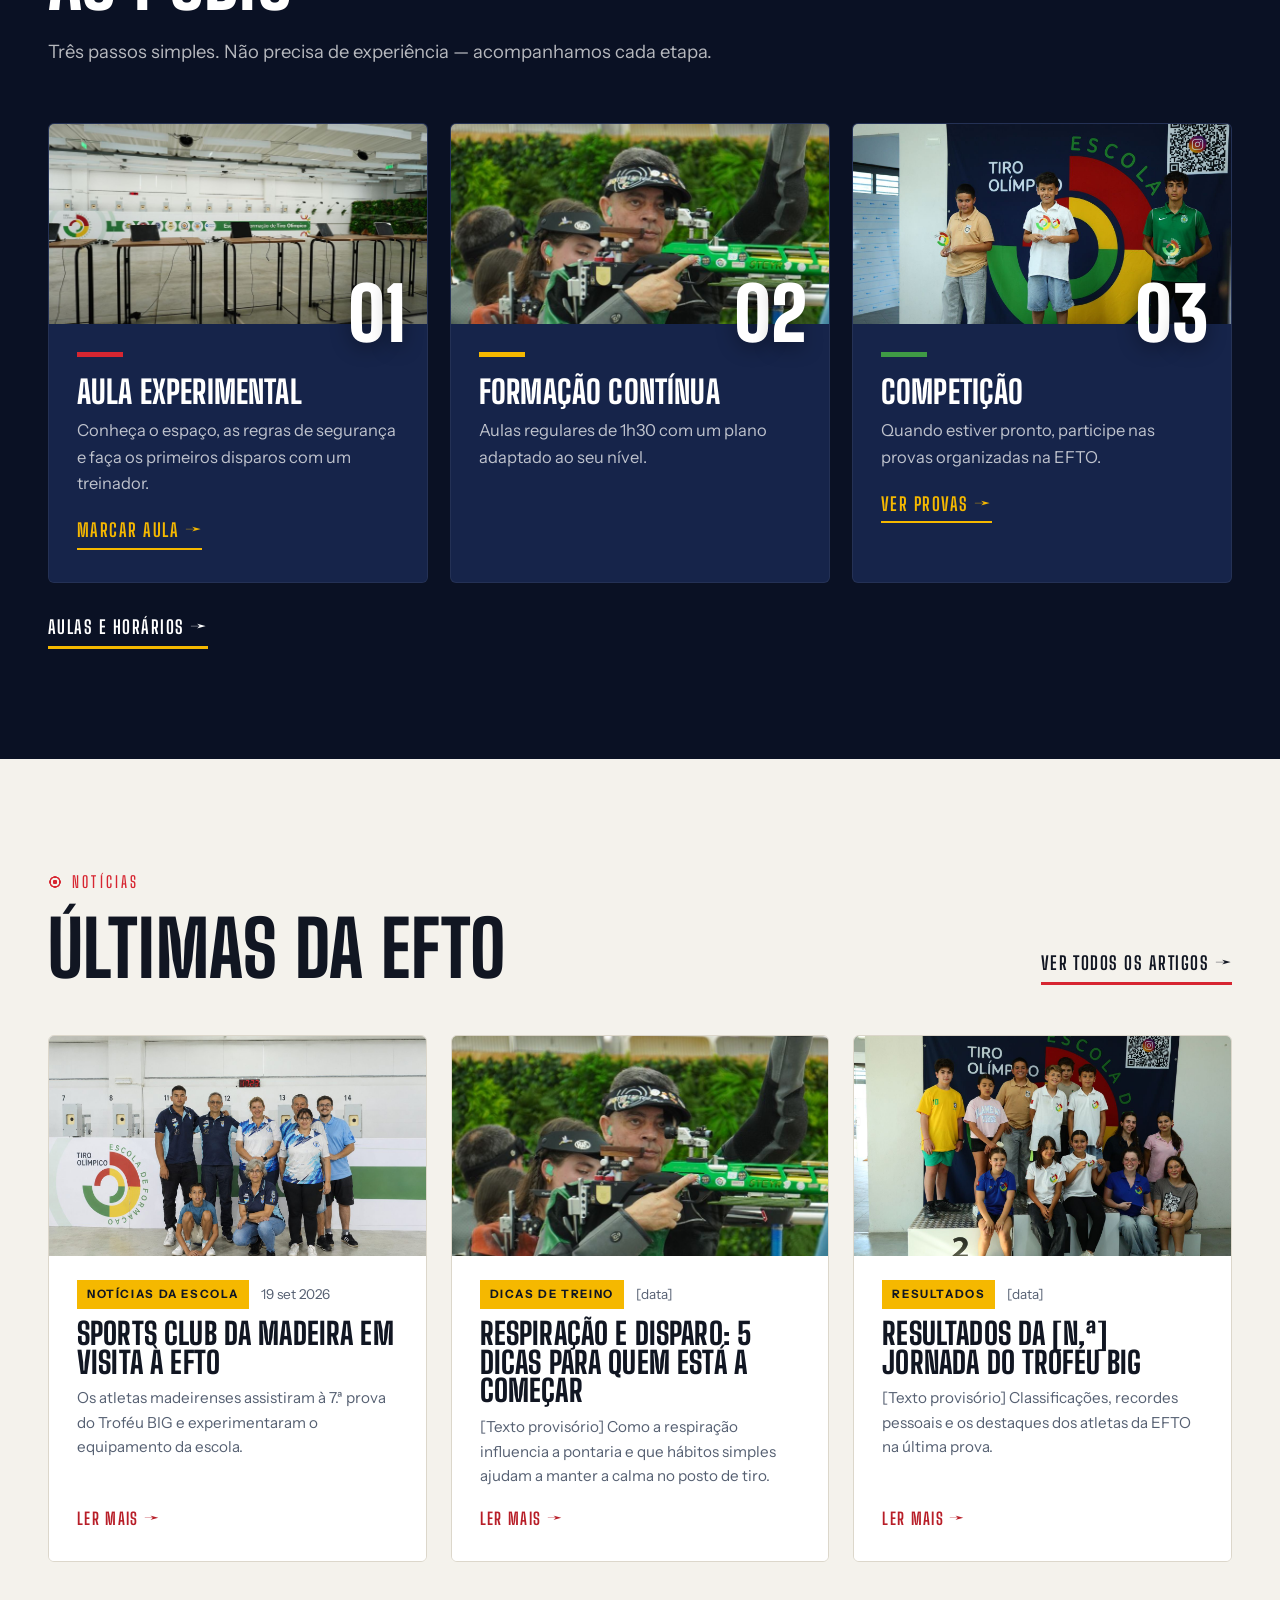
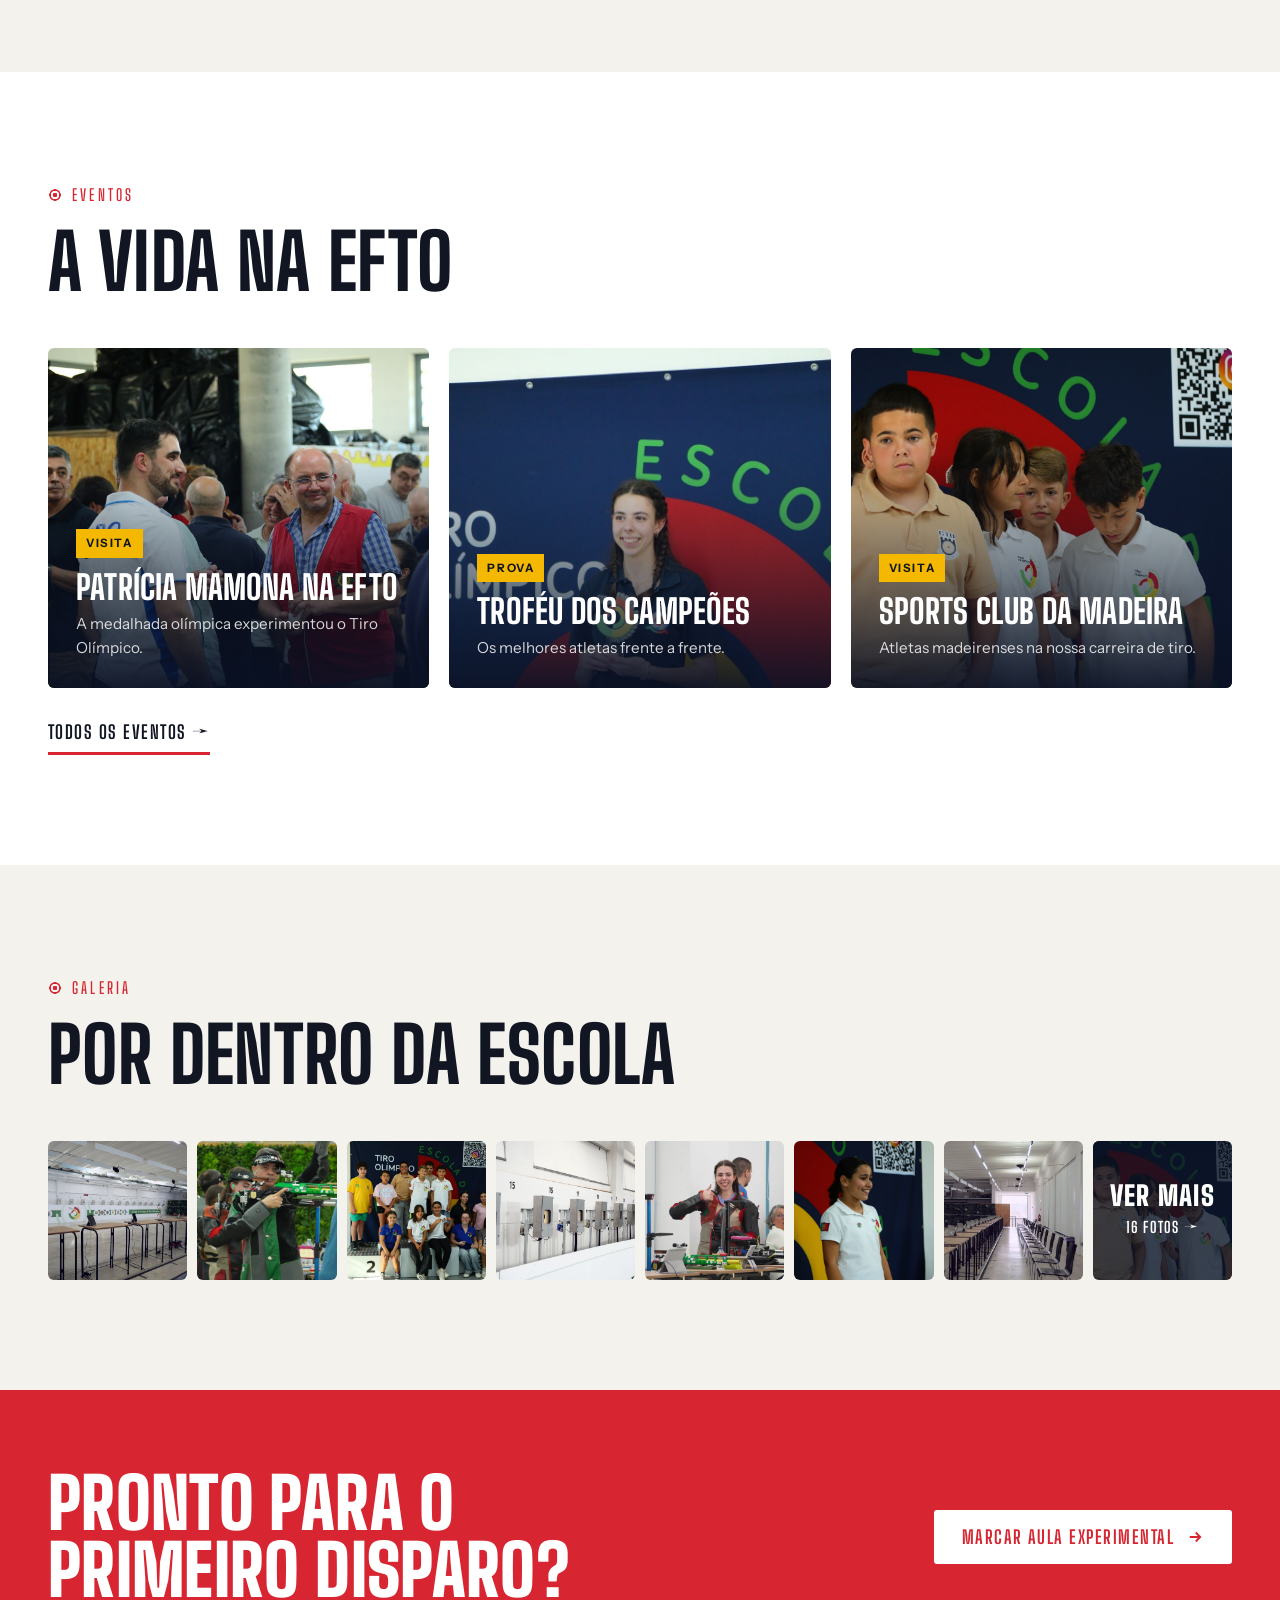
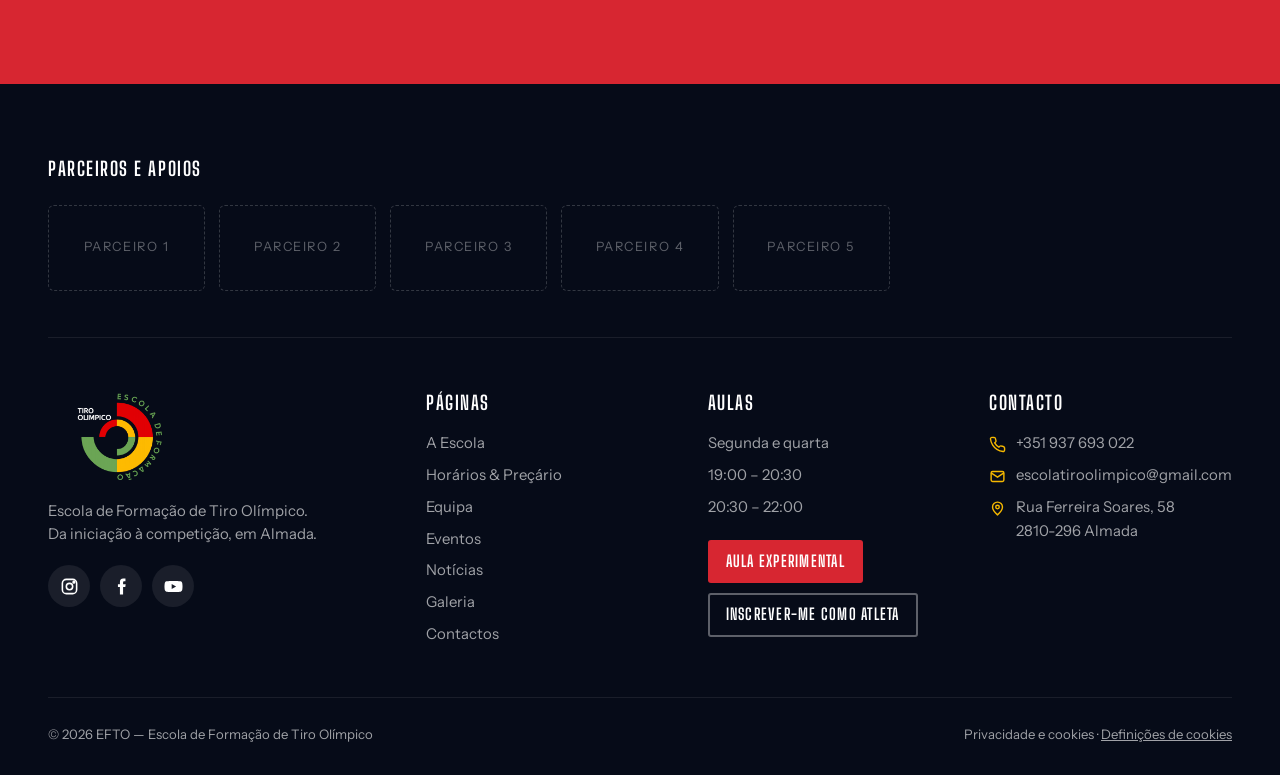
==== commit bb4856d9: "Atualiza para a versão mais recente do site (ramo teste-design de 2026-11-25) Co-Authored-By: Claude" ====
--- a/index.html
+++ b/index.html
@@ -3,29 +3,36 @@
 <head>
 <meta charset="utf-8">
 <meta name="viewport" content="width=device-width, initial-scale=1">
+<meta name="theme-color" content="#0a1124">
 <title>EFTO · Escola de Formação de Tiro Olímpico | Almada</title>
 <meta name="description" content="Escola de Formação de Tiro Olímpico em Almada e Corroios. Aulas de tiro desportivo da iniciação à competição. Marque já a sua aula experimental.">
-<link rel="icon" href="imagens/logo.png">
+<link rel="icon" href="imagens/logos/logo.png">
 <link rel="preconnect" href="https://fonts.googleapis.com"><link rel="preconnect" href="https://fonts.gstatic.com" crossorigin>
 <link href="https://fonts.googleapis.com/css2?family=Big+Shoulders+Display:wght@600;700;800;900&family=Instrument+Sans:wght@400;500;600;700&display=swap" rel="stylesheet">
-<link rel="stylesheet" href="css/estilo.css?v=3">
+<link rel="preload" as="image" href="imagens/inicio/topo-fundo.jpg">
+<link rel="stylesheet" href="css/estilo.css?v=16">
 </head>
 <body>
 
+<!-- ENTRADA: imagem de fundo em ecrã inteiro (imagens/inicio/topo-fundo.jpg).
+     PARA USAR UM VÍDEO: põe o ficheiro em imagens/inicio/topo-video.mp4 e tira os sinais de comentário
+     à volta da linha <video> abaixo. A imagem continua a aparecer enquanto o vídeo carrega. -->
 <section class="hero">
   <div class="hero-bg"></div>
-  <svg class="mira" viewBox="0 0 200 200" fill="none" stroke="#fff" stroke-width="1.2"><circle cx="100" cy="100" r="96"/><circle cx="100" cy="100" r="72"/><circle cx="100" cy="100" r="48"/><circle cx="100" cy="100" r="24"/><circle cx="100" cy="100" r="4" fill="#fff"/><path d="M100 0v200M0 100h200"/></svg>
+  <!-- <video class="hero-video" src="imagens/inicio/topo-video.mp4" autoplay muted loop playsinline poster="imagens/inicio/topo-fundo.jpg"></video> -->
+  <svg class="mira" viewBox="0 0 200 200" fill="none" stroke="#fff" stroke-width="1.2" aria-hidden="true"><circle cx="100" cy="100" r="96"/><circle cx="100" cy="100" r="72"/><circle cx="100" cy="100" r="48"/><circle cx="100" cy="100" r="24"/><circle cx="100" cy="100" r="4" fill="#fff"/><path d="M100 0v200M0 100h200"/></svg>
   <div class="wrap">
-    <div class="rv">
-      <span class="etiqueta">Almada · Corroios</span>
-      <h1>Precisão<br>começa <span>aqui.</span></h1>
-      <p>Formação técnica e desportiva em Tiro Olímpico, da primeira aula à competição. Num ambiente seguro, profissional e motivador.</p>
-      <div class="acoes">
+    <div>
+      <span class="etiqueta entra">Almada · Corroios</span>
+      <h1 class="entra">Precisão<br>começa <span>aqui.</span></h1>
+      <p class="entra">Formação técnica e desportiva em Tiro Olímpico, da primeira aula à competição. Num ambiente seguro, profissional e motivador.</p>
+      <div class="acoes entra">
         <a href="contactos.html#form" class="btn btn-pri">Marcar aula experimental <svg viewBox="0 0 24 24" fill="none" stroke="currentColor" stroke-width="2.4"><path d="M5 12h14M13 6l6 6-6 6"/></svg></a>
-        <a href="aulas.html" class="btn btn-sec">Ver horários</a>
+        <a href="contactos.html?tipo=atleta#form" class="btn btn-claro">Inscrever-me como atleta</a>
       </div>
+      <div class="hero-sub entra"><span>Sem experiência necessária</span><span>Sempre com treinador</span><span>Todas as idades</span></div>
     </div>
-    <div class="hero-foto rv"><img src="imagens/hero-atleta.jpg" alt="Atleta da EFTO a apontar a carabina"></div>
+    <div class="hero-foto entra"><img src="imagens/inicio/topo-foto.jpg" alt="Atleta da EFTO a apontar a carabina" fetchpriority="high"></div>
   </div>
   <a href="#factos" class="desce">Descobrir<i></i></a>
 </section>
@@ -34,17 +41,17 @@
   <div class="wrap">
     <div class="facto"><b>Iniciação</b><span>Sem experiência? Começa connosco do zero.</span></div>
     <div class="facto"><b>Competição</b><span>Provas ao fim de semana, segundo o calendário.</span></div>
-    <div class="facto"><b>1h30</b><span>por aula, sempre com treinador.</span></div>
-    <div class="facto"><b>Seg &amp; Qua</b><span>Aulas ao fim do dia, das 19h00 às 22h00.</span></div>
+    <div class="facto"><b>1h30</b><span>Por aula, sempre com treinador.</span></div>
+    <div class="facto"><b>Segunda &amp; Quarta</b><span>Aulas ao fim do dia, das 19h00 às 22h00.</span></div>
   </div>
 </section>
 
 <section class="sec">
   <div class="wrap duas-col">
     <div class="mosaico rv">
-      <img src="imagens/atletas-sorriso.jpg" alt="Atletas da escola no posto de tiro" style="object-position:30% center">
-      <img src="imagens/alvos.jpg" alt="Alvos eletrónicos da carreira de tiro">
-      <img src="imagens/inaug-podio.jpg" alt="Jovens atletas no pódio">
+      <img loading="lazy" src="imagens/inicio/escola-mosaico-1-grande.jpg" alt="Atletas da escola no posto de tiro" style="object-position:54% 25%">
+      <img loading="lazy" src="imagens/inicio/escola-mosaico-2.jpg" alt="Alvos eletrónicos da carreira de tiro">
+      <img loading="lazy" src="imagens/inicio/escola-mosaico-3.jpg" alt="Jovens atletas no pódio">
     </div>
     <div class="rv">
       <span class="etiqueta">A Escola</span>
@@ -55,17 +62,93 @@
   </div>
 </section>
 
+<!-- INCLUSIVIDADE -->
+<section class="sec branco inclusivo">
+  <div class="wrap">
+    <div class="rv">
+      <span class="etiqueta">Para todos</span>
+      <h2>Somos inclusivos e para todas as idades</h2>
+      <p class="lead">Na EFTO, o tiro olímpico é para quem quer experimentar e para quem quer competir — dos mais novos aos mais experientes. Adaptamos o treino a cada atleta.</p>
+      <div class="perfis">
+        <div class="perfil">
+          <span class="ic" style="background:var(--vermelho)"><svg viewBox="0 0 24 24" fill="none" stroke="currentColor" stroke-width="2" stroke-linecap="round" stroke-linejoin="round" aria-hidden="true"><circle cx="8" cy="5" r="2.5"/><path d="M8 8v7M5 11h6M8 15l-2.5 6M8 15l2.5 6"/><circle cx="17" cy="11" r="2"/><path d="M17 13.5v4M15 15h4M17 17.5l-1.5 3.5M17 17.5l1.5 3.5"/></svg></span>
+          <div><h3>Crianças e jovens</h3><p>Concentração, disciplina e autoconfiança, sempre com acompanhamento de um treinador.</p></div>
+        </div>
+        <div class="perfil">
+          <span class="ic" style="background:var(--amarelo);color:var(--tinta)"><svg viewBox="0 0 24 24" fill="none" stroke="currentColor" stroke-width="2" stroke-linecap="round" stroke-linejoin="round" aria-hidden="true"><path d="M16 21v-2a4 4 0 0 0-4-4H6a4 4 0 0 0-4 4v2"/><circle cx="9" cy="7" r="4"/><path d="M22 21v-2a4 4 0 0 0-3-3.87M16 3.13a4 4 0 0 1 0 7.75"/></svg></span>
+          <div><h3>Adultos e seniores</h3><p>Nunca é tarde para começar. Um desporto de precisão que se pratica a qualquer idade.</p></div>
+        </div>
+        <div class="perfil">
+          <span class="ic" style="background:var(--verde)"><svg viewBox="0 0 24 24" fill="none" stroke="currentColor" stroke-width="2" stroke-linecap="round" stroke-linejoin="round" aria-hidden="true"><path d="M17.94 17.94A10.07 10.07 0 0 1 12 20c-7 0-11-8-11-8a18.45 18.45 0 0 1 5.06-5.94M9.9 4.24A9.12 9.12 0 0 1 12 4c7 0 11 8 11 8a18.5 18.5 0 0 1-2.16 3.19M14.12 14.12a3 3 0 1 1-4.24-4.24M1 1l22 22"/></svg></span>
+          <div><h3>Deficiência visual</h3><p>Treino adaptado para atletas com deficiência visual, com acompanhamento dedicado.</p></div>
+        </div>
+        <div class="perfil">
+          <span class="ic" style="background:var(--navy-700)"><svg viewBox="0 0 24 24" fill="none" stroke="currentColor" stroke-width="2" stroke-linecap="round" stroke-linejoin="round" aria-hidden="true"><path d="M8 21h8M12 17v4M7 4h10v5a5 5 0 0 1-10 0zM17 5h3v2a3 3 0 0 1-3 3M7 5H4v2a3 3 0 0 0 3 3"/></svg></span>
+          <div><h3>Iniciação e alta competição</h3><p>Do primeiro disparo às provas de competição, cada atleta evolui ao seu ritmo.</p></div>
+        </div>
+      </div>
+      <a href="contactos.html#form" class="link-seta">Fale connosco sobre o seu caso →</a>
+    </div>
+    <div class="inclusivo-fotos rv">
+      <img loading="lazy" src="imagens/inicio/inclusivo-foto-1.jpg" alt="Jovens atletas da EFTO com o pólo da escola">
+      <img loading="lazy" src="imagens/inicio/inclusivo-foto-2.jpg" alt="Atleta sénior da EFTO ao lado de uma atleta jovem">
+    </div>
+  </div>
+</section>
+
 <section class="sec escuro">
   <div class="wrap">
     <span class="etiqueta">Como começar</span>
     <h2>Da primeira aula<br>ao pódio</h2>
     <p class="lead">Três passos simples. Não precisa de experiência — acompanhamos cada etapa.</p>
     <div class="passos">
-      <a class="passo passo-link rv" href="contactos.html#form"><img src="imagens/postos.jpg" alt="Postos de tiro"><div class="corpo"><div class="barra" style="background:var(--vermelho)"></div><h3>Aula experimental</h3><p>Conheça o espaço, as regras de segurança e faça os primeiros disparos com um treinador.</p><span class="passo-cta">Marcar aula →</span></div></a>
-      <div class="passo rv"><img src="imagens/hero-atleta.jpg" alt="Atleta em treino" style="object-position:center 30%"><div class="corpo"><div class="barra" style="background:var(--amarelo)"></div><h3>Formação contínua</h3><p>Aulas regulares de 1h30 com um plano adaptado ao seu nível.</p></div></div>
-      <a class="passo passo-link rv" href="eventos.html"><img src="imagens/inaug-grupo.jpg" alt="Atletas premiados"><div class="corpo"><div class="barra" style="background:var(--verde)"></div><h3>Competição</h3><p>Quando estiver pronto, participe nas provas organizadas na EFTO.</p><span class="passo-cta">Ver provas →</span></div></a>
+      <a class="passo passo-link rv" href="contactos.html#form"><img loading="lazy" src="imagens/inicio/passo-1-aula-experimental.jpg" alt="Postos de tiro"><div class="corpo"><div class="barra" style="background:var(--vermelho)"></div><h3>Aula experimental</h3><p>Conheça o espaço, as regras de segurança e faça os primeiros disparos com um treinador.</p><span class="passo-cta">Marcar aula →</span></div></a>
+      <div class="passo rv"><img loading="lazy" src="imagens/inicio/passo-2-formacao-continua.jpg" alt="Atleta em treino" style="object-position:center 30%"><div class="corpo"><div class="barra" style="background:var(--amarelo)"></div><h3>Formação contínua</h3><p>Aulas regulares de 1h30 com um plano adaptado ao seu nível.</p></div></div>
+      <a class="passo passo-link rv" href="eventos.html"><img loading="lazy" src="imagens/inicio/passo-3-competicao.jpg" alt="Atletas premiados"><div class="corpo"><div class="barra" style="background:var(--verde)"></div><h3>Competição</h3><p>Quando estiver pronto, participe nas provas organizadas na EFTO.</p><span class="passo-cta">Ver provas →</span></div></a>
     </div>
     <a href="aulas.html" class="link-seta">Aulas e horários →</a>
+  </div>
+</section>
+
+<!-- NOTÍCIAS: os 3 artigos mais recentes (copie da página noticias.html quando publicar um novo) -->
+<section class="sec">
+  <div class="wrap">
+    <div class="sec-topo">
+      <div>
+        <span class="etiqueta" data-nome-noticias>Notícias</span>
+        <h2>Últimas da EFTO</h2>
+      </div>
+      <a href="noticias.html" class="link-seta">Ver todos os artigos →</a>
+    </div>
+    <div class="art-grid">
+      <a class="art rv" href="artigo-sports-club-madeira.html">
+        <img loading="lazy" src="imagens/noticias/artigo-sports-club-madeira.jpg" alt="Atletas e equipa do Sports Club da Madeira em frente ao painel da EFTO" style="object-position:center 40%">
+        <div class="corpo">
+          <div class="art-meta"><span class="cat">Notícias da escola</span><span>19 set 2026</span></div>
+          <h3>Sports Club da Madeira em visita à EFTO</h3>
+          <p>Os atletas madeirenses assistiram à 7.ª prova do Troféu BIG e experimentaram o equipamento da escola.</p>
+          <span class="ler">Ler mais →</span>
+        </div>
+      </a>
+      <a class="art rv" href="artigo.html">
+        <img loading="lazy" src="imagens/noticias/artigo-respiracao.jpg" alt="Atleta da EFTO a fazer pontaria" style="object-position:center 30%">
+        <div class="corpo">
+          <div class="art-meta"><span class="cat">Dicas de treino</span><span>[data]</span></div>
+          <h3>Respiração e disparo: 5 dicas para quem está a começar</h3>
+          <p>[Texto provisório] Como a respiração influencia a pontaria e que hábitos simples ajudam a manter a calma no posto de tiro.</p>
+          <span class="ler">Ler mais →</span>
+        </div>
+      </a>
+      <a class="art rv" href="artigo.html">
+        <img loading="lazy" src="imagens/noticias/artigo-resultados.jpg" alt="Jovens atletas no pódio">
+        <div class="corpo">
+          <div class="art-meta"><span class="cat">Resultados</span><span>[data]</span></div>
+          <h3>Resultados da [N.ª] jornada do Troféu BIG</h3>
+          <p>[Texto provisório] Classificações, recordes pessoais e os destaques dos atletas da EFTO na última prova.</p>
+          <span class="ler">Ler mais →</span>
+        </div>
+      </a>
+    </div>
   </div>
 </section>
 
@@ -74,9 +157,9 @@
     <span class="etiqueta">Eventos</span>
     <h2>A vida na EFTO</h2>
     <div class="ev-grid">
-      <a href="eventos.html#mamona" class="ev rv" style="text-decoration:none"><img src="imagens/inaug-publico.jpg" alt=""><span class="tag">Visita</span><h3>Patrícia Mamona na EFTO</h3><p>A medalhada olímpica experimentou o Tiro Olímpico.</p></a>
-      <a href="eventos.html#campeoes" class="ev rv" style="text-decoration:none"><img src="imagens/inaug-premio.jpg" alt="" style="object-position:center 20%"><span class="tag">Prova</span><h3>Troféu dos Campeões</h3><p>Os melhores atletas frente a frente.</p></a>
-      <a href="eventos.html#madeira" class="ev rv" style="text-decoration:none"><img src="imagens/inaug-jovens.jpg" alt=""><span class="tag">Visita</span><h3>Sports Club da Madeira</h3><p>Atletas madeirenses na nossa carreira de tiro.</p></a>
+      <a href="eventos.html#mamona" class="ev rv" style="text-decoration:none"><img loading="lazy" src="imagens/eventos/visita-patricia-mamona.jpg" alt=""><span class="tag">Visita</span><h3>Patrícia Mamona na EFTO</h3><p>A medalhada olímpica experimentou o Tiro Olímpico.</p></a>
+      <a href="eventos.html#campeoes" class="ev rv" style="text-decoration:none"><img loading="lazy" src="imagens/eventos/trofeu-campeoes.jpg" alt="" style="object-position:center 20%"><span class="tag">Prova</span><h3>Troféu dos Campeões</h3><p>Os melhores atletas frente a frente.</p></a>
+      <a href="artigo-sports-club-madeira.html" class="ev rv" style="text-decoration:none"><img loading="lazy" src="imagens/eventos/visita-sports-club-madeira.jpg" alt=""><span class="tag">Visita</span><h3>Sports Club da Madeira</h3><p>Atletas madeirenses na nossa carreira de tiro.</p></a>
     </div>
     <a href="eventos.html" class="link-seta">Todos os eventos →</a>
   </div>
@@ -86,11 +169,11 @@
   <div class="wrap">
     <span class="etiqueta">Galeria</span>
     <h2>Por dentro da escola</h2>
-    <div class="gal" id="gal" data-limite="8"></div>
-    <a href="galeria.html" class="link-seta">Ver galeria completa →</a>
+    <!-- Miniaturas: mostra as primeiras fotos da galeria (muda o número em data-limite) e um quadrado "Ver mais" -->
+    <div class="gal gal-mini" id="gal" data-limite="7"></div>
   </div>
 </section>
 
-<script src="js/site.js?v=3"></script>
+<script src="js/site.js?v=12"></script>
 </body>
 </html>
--- a/css/estilo.css
+++ b/css/estilo.css
@@ -1,12 +1,23 @@
 /* =========================================================
    EFTO — estilo de todo o site
-   Para mudar cores ou letras, altere só o bloco :root abaixo.
+   IDENTIDADE VISUAL: para mudar cores ou letras, altere só o bloco :root abaixo.
+
+   PALETA
+   - Azul-noite (base):  --navy-950 / 900 / 800 / 700  → fundos escuros, cabeçalhos
+   - Papel (fundo claro): --papel, --branco, --creme   → fundos claros e avisos
+   - Tinta (texto):       --tinta, --cinza, --linha     → textos e linhas
+   - Cores da escola:     --vermelho, --amarelo, --verde → destaques, botões, detalhes
+   TIPOS DE LETRA (só 2)
+   - Títulos: "Big Shoulders Display" (forte, desportivo)
+   - Texto:   "Instrument Sans" (limpo e fácil de ler)
    ========================================================= */
 :root{
-  --navy-950:#0a1124; --navy-900:#0f1a35; --navy-800:#16244a; --navy-700:#1f3263;
-  --papel:#f4f2ec; --tinta:#111622; --cinza:#566072; --linha:#dcd7cb;
-  --vermelho:#d72631; --amarelo:#f5b800; --verde:#3f9b45;
+  --navy-1000:#060b18; --navy-950:#0a1124; --navy-900:#0f1a35; --navy-800:#16244a; --navy-700:#1f3263;
+  --papel:#f4f2ec; --branco:#fff; --creme:#fff6d9; --tinta:#111622; --cinza:#566072; --linha:#dcd7cb;
+  --vermelho:#d72631; --vermelho-esc:#b81e28; --amarelo:#f5b800; --verde:#3f9b45; --whatsapp:#25d366;
   --raio:6px; --sombra:0 24px 60px -28px rgba(10,17,36,.55);
+  --sombra-hover:0 28px 50px -24px rgba(10,17,36,.45);
+  --suave:cubic-bezier(.2,.7,.2,1);
   --titulo:"Big Shoulders Display",Impact,sans-serif;
   --texto:"Instrument Sans",system-ui,sans-serif;
   --max:1240px;
@@ -26,7 +37,7 @@
 .branco{background:#fff}
 
 /* etiqueta acima dos títulos, com um pequeno alvo */
-.etiqueta{display:inline-flex;align-items:center;gap:10px;font-weight:600;letter-spacing:.2em;text-transform:uppercase;font-size:.78rem;color:var(--vermelho)}
+.etiqueta{display:inline-flex;align-items:center;gap:10px;font-family:var(--titulo);font-weight:600;letter-spacing:.2em;text-transform:uppercase;font-size:1rem;color:var(--vermelho)}
 .etiqueta::before{content:"";width:14px;height:14px;border-radius:50%;background:radial-gradient(circle,var(--vermelho) 0 2px,transparent 2.5px 4px,var(--vermelho) 4.5px 5.5px,transparent 6px)}
 .escuro .etiqueta{color:var(--amarelo)}
 .escuro .etiqueta::before{background:radial-gradient(circle,var(--amarelo) 0 2px,transparent 2.5px 4px,var(--amarelo) 4.5px 5.5px,transparent 6px)}
@@ -36,8 +47,8 @@
 .btn svg{width:18px;height:18px;transition:translate .2s}
 .btn:hover svg{translate:4px 0}
 .btn-pri{background:var(--vermelho);color:#fff}
-.btn-pri:hover{background:#b81e28}
-.btn-sec{border-color:rgba(255,255,255,.45);color:#fff}
+.btn-pri:hover{background:var(--vermelho-esc)}
+.btn-sec{border-color:rgba(255,255,255,.45);color:#fff;background:transparent}
 .btn-sec:hover{border-color:#fff;background:rgba(255,255,255,.08)}
 .btn-esc{border-color:var(--tinta);color:var(--tinta)}
 .btn-esc:hover{background:var(--tinta);color:#fff}
@@ -66,7 +77,7 @@
 
 /* ---------- HERO (página inicial) ---------- */
 .hero{position:relative;min-height:100vh;min-height:100svh;color:#fff;display:flex;align-items:center;overflow:hidden;background:var(--navy-950)}
-.hero-bg{position:absolute;inset:0;background:url(../imagens/carreira.jpg) center/cover;opacity:.3;transform:scale(1.08);animation:zoom 18s ease-out forwards}
+.hero-bg{position:absolute;inset:0;background:url(../imagens/inicio/topo-fundo.jpg) center/cover;opacity:.3;transform:scale(1.08);animation:zoom 18s ease-out forwards}
 @keyframes zoom{to{transform:scale(1)}}
 .hero::after{content:"";position:absolute;inset:0;background:linear-gradient(100deg,var(--navy-950) 28%,rgba(10,17,36,.55) 65%,rgba(10,17,36,.25))}
 .hero .wrap{position:relative;z-index:2;display:grid;grid-template-columns:1.3fr .7fr;gap:60px;align-items:center;padding-top:150px;padding-bottom:80px;width:100%}
@@ -130,6 +141,99 @@
 .passo-link:focus-visible{outline:3px solid var(--amarelo);outline-offset:3px}
 .passo-cta{display:inline-flex;align-items:center;gap:8px;margin-top:20px;font-family:var(--titulo);font-weight:700;font-size:1.15rem;letter-spacing:.08em;text-transform:uppercase;color:var(--amarelo);border-bottom:2px solid var(--amarelo);padding-bottom:2px}
 
+/* ---------- INCLUSIVIDADE (página inicial) ---------- */
+.inclusivo .wrap{display:grid;grid-template-columns:1.6fr 1fr;gap:64px;align-items:center}
+.perfis{display:grid;grid-template-columns:repeat(2,1fr);gap:16px;margin-top:40px}
+.perfil{background:var(--papel);border:1px solid var(--linha);border-radius:var(--raio);padding:24px;display:flex;flex-direction:column;gap:14px}
+.perfil .ic{width:52px;height:52px;border-radius:50%;display:grid;place-items:center;color:#fff}
+.perfil .ic svg{width:26px;height:26px}
+.perfil h3{font-size:1.75rem;margin-bottom:6px}
+.perfil p{color:var(--cinza);font-size:.95rem}
+.inclusivo-fotos{display:grid;gap:12px}
+.inclusivo-fotos img{width:100%;object-fit:cover;border-radius:var(--raio)}
+.inclusivo-fotos img:first-child{height:320px;object-position:center 35%}
+.inclusivo-fotos img:last-child{height:260px;object-position:center}
+
+/* ---------- NOTÍCIAS: cartões de artigo ---------- */
+.sec-topo{display:flex;flex-wrap:wrap;justify-content:space-between;align-items:flex-end;gap:20px}
+.sec-topo h2{margin-bottom:0}
+.sec-topo .link-seta{margin-top:0}
+.art-grid{display:grid;grid-template-columns:repeat(3,1fr);gap:24px;margin-top:50px}
+.art-grid.dois{grid-template-columns:repeat(2,1fr);margin-top:24px}
+.art{display:flex;flex-direction:column;background:#fff;border:1px solid var(--linha);border-radius:var(--raio);overflow:hidden;text-decoration:none;color:var(--tinta);transition:translate .25s,border-color .25s,opacity .8s,transform .8s}
+.art:hover{translate:0 -4px;border-color:var(--tinta)}
+.art[hidden]{display:none}
+.branco .art{background:var(--papel)}
+.art img{width:100%;height:220px;object-fit:cover}
+.art .corpo{flex:1;padding:24px 28px 28px;display:flex;flex-direction:column;gap:10px}
+.art h3{font-size:1.9rem}
+.art p{color:var(--cinza);font-size:.95rem}
+.art-meta{display:flex;flex-wrap:wrap;align-items:center;gap:12px;font-size:.85rem;color:var(--cinza)}
+.cat{background:var(--amarelo);color:var(--tinta);font-weight:700;font-size:.72rem;letter-spacing:.14em;text-transform:uppercase;padding:5px 10px}
+.cat.novo{background:var(--vermelho);color:#fff}
+.ler{margin-top:auto;padding-top:8px;font-family:var(--titulo);font-weight:700;text-transform:uppercase;letter-spacing:.08em;font-size:1.05rem;color:var(--vermelho-esc)}
+.art-destaque{display:grid;grid-template-columns:1.3fr 1fr;background:#fff;border:1px solid var(--linha);border-radius:var(--raio);overflow:hidden;text-decoration:none;color:var(--tinta);transition:border-color .25s}
+.art-destaque:hover{border-color:var(--tinta)}
+.art-destaque[hidden]{display:none}
+.art-destaque img{width:100%;height:460px;object-fit:cover}
+.art-destaque .corpo{padding:48px 44px;display:flex;flex-direction:column;gap:14px;justify-content:center}
+.art-destaque h2{font-size:clamp(2.2rem,4vw,3.4rem);margin:0}
+.art-destaque p{color:var(--cinza);font-size:1.05rem}
+.filtros{display:flex;flex-wrap:wrap;gap:10px;margin-bottom:40px}
+.filtro{background:transparent;color:var(--tinta);border:2px solid var(--linha);padding:10px 18px;border-radius:999px;font-family:var(--titulo);font-weight:700;font-size:1.05rem;letter-spacing:.06em;text-transform:uppercase;cursor:pointer}
+.filtro:hover{border-color:var(--tinta)}
+.filtro[aria-pressed="true"]{background:var(--navy-950);border-color:var(--navy-950);color:#fff}
+.mais{display:flex;justify-content:center;margin-top:48px}
+
+/* ---------- ARTIGO (página individual) ---------- */
+.art-topo{position:relative;background:var(--navy-950);color:#fff;padding:190px 0 80px}
+.art-topo h1,.art-topo .meta{max-width:900px} /* título alinhado à esquerda, com a mesma margem do site */
+.art-topo .cat{display:inline-block;margin-top:24px}
+.art-topo h1{font-size:clamp(2.8rem,7vw,5.2rem);font-weight:900;line-height:.9;margin:16px 0 20px}
+.art-topo .meta{color:rgba(255,255,255,.75)}
+.art-capa{max-width:var(--max);margin:56px auto 0;padding:0 28px}
+.art-capa img{width:100%;height:540px;object-fit:cover;border-radius:var(--raio)}
+.art-corpo{max-width:var(--max);margin:0 auto;padding:56px 28px 40px;font-size:1.15rem;line-height:1.7}
+.art-corpo>*{max-width:760px} /* texto à esquerda (alinhado com a foto de capa), em linhas de leitura confortável */
+.art-corpo .provisorio{display:inline-block;border:1.5px dashed #b3ab9a;color:var(--cinza);font-size:.85rem;padding:6px 12px;margin-bottom:28px}
+.art-corpo .intro{font-size:1.35rem;line-height:1.55;font-weight:500;color:var(--tinta)}
+.art-corpo h2{font-size:2.5rem;margin:44px 0 12px}
+.art-corpo p{color:#3d475a;margin-bottom:20px}
+.art-corpo blockquote{margin:40px 0;padding:8px 0 8px 28px;border-left:5px solid var(--vermelho)}
+.art-corpo blockquote p{font-family:var(--titulo);font-weight:700;font-size:2.1rem;line-height:1.05;text-transform:uppercase;color:var(--tinta);margin:0}
+.art-corpo blockquote cite{display:block;margin-top:12px;color:var(--cinza);font-size:.95rem;font-style:normal}
+.art-corpo figure{margin:40px 0}
+.art-corpo figure img{width:100%;height:380px;object-fit:cover;border-radius:var(--raio)}
+.art-corpo figcaption{margin-top:10px;color:var(--cinza);font-size:.88rem}
+.art-cta{margin-top:44px;background:var(--creme);border-left:4px solid var(--amarelo);padding:22px 24px;display:flex;flex-wrap:wrap;gap:16px;justify-content:space-between;align-items:center;font-size:1rem}
+.art-cta p{margin:0;color:var(--tinta);flex:1 1 320px}
+.art-cta .btn{padding:13px 20px;font-size:1.05rem}
+.art-fim{margin-top:44px;padding-top:24px;border-top:1px solid var(--linha);display:flex;flex-wrap:wrap;gap:16px;justify-content:space-between;align-items:center;font-size:.95rem}
+.art-fim .voltar{font-family:var(--titulo);font-weight:700;text-transform:uppercase;letter-spacing:.08em;font-size:1.1rem;text-decoration:none}
+.partilha{display:flex;align-items:center;gap:10px;color:var(--cinza)}
+.partilha a,.partilha button{width:44px;height:44px;border-radius:50%;background:var(--navy-900);color:#fff;display:grid;place-items:center;border:0;cursor:pointer;transition:background .2s}
+.partilha a:hover,.partilha button:hover,.partilha button.ok{background:var(--vermelho)}
+.partilha svg{width:18px;height:18px}
+
+/* ---------- PREÇÁRIO ---------- */
+#precario{padding-top:0}
+#precario .wrap>div:first-child{border-top:1px solid var(--linha);padding-top:80px}
+.precos{display:grid;grid-template-columns:repeat(5,1fr);gap:16px;margin-top:50px}
+.preco{background:#fff;border:1px solid var(--linha);border-top:6px solid var(--c,var(--navy-900));border-radius:var(--raio);padding:28px 24px;display:flex;flex-direction:column;gap:10px}
+.preco h3{font-size:1.65rem}
+.preco .sub{color:var(--cinza);font-size:.85rem;text-transform:uppercase;letter-spacing:.1em}
+.preco .valor{font-family:var(--titulo);font-weight:900;font-size:3.5rem;line-height:1;margin-top:8px}
+.preco .per{color:var(--cinza);font-size:.93rem}
+.preco .det{margin-top:8px;padding-top:14px;border-top:1px solid var(--linha);font-size:.93rem}
+.preco.destaque{background:var(--navy-900);color:#fff;border-color:var(--navy-900);border-top-color:var(--amarelo)}
+.preco.destaque .valor{color:var(--amarelo)}
+.preco.destaque .sub,.preco.destaque .per{color:rgba(255,255,255,.72)}
+.preco.destaque .det{border-color:rgba(255,255,255,.15)}
+.preco-nota{margin-top:32px;display:flex;flex-wrap:wrap;gap:20px;justify-content:space-between;align-items:center;background:var(--creme);border-left:4px solid var(--amarelo);padding:20px 24px}
+.preco-nota p{margin:0}
+.preco-nota .btn{padding:14px 22px;font-size:1.05rem}
+@media (max-width:1150px){.precos{grid-template-columns:repeat(3,1fr)}}
+
 /* ---------- HORÁRIOS ---------- */
 .quadro{background:#fff;border-radius:var(--raio);box-shadow:var(--sombra);overflow:hidden;border-top:6px solid var(--navy-900)}
 .linha-h{display:grid;grid-template-columns:auto 1fr;gap:22px;padding:28px 30px;border-bottom:1px solid var(--linha);align-items:center}
@@ -139,25 +243,28 @@
 .linha-h .dias{color:var(--cinza);font-size:.95rem}
 .chips{display:flex;flex-wrap:wrap;gap:8px;margin-top:10px}
 .chip{background:var(--navy-950);color:#fff;padding:7px 13px;border-radius:3px;font-family:var(--titulo);font-weight:700;font-size:1.15rem;letter-spacing:.06em}
-.aviso{margin-top:28px;background:#fff6d9;border-left:4px solid var(--amarelo);padding:16px 20px;font-size:.96rem}
+.aviso{margin-top:28px;background:var(--creme);border-left:4px solid var(--amarelo);padding:16px 20px;font-size:.96rem}
 
 /* ---------- PANORAMA ---------- */
-.panorama{height:380px;background:url(../imagens/panorama.jpg) center/cover fixed;position:relative;display:grid;place-items:center;text-align:center;color:#fff}
+.panorama{height:380px;background:url(../imagens/escola/panorama-fundo.jpg) center/cover fixed;position:relative;display:grid;place-items:center;text-align:center;color:#fff}
 .panorama::before{content:"";position:absolute;inset:0;background:rgba(10,17,36,.55)}
 .panorama p{position:relative;font-family:var(--titulo);font-size:clamp(2.4rem,6vw,4.6rem);text-transform:uppercase;font-weight:900;line-height:.95;padding:0 20px}
 .panorama p span{color:var(--amarelo)}
 
 /* ---------- EQUIPA ---------- */
-.equipa-grid{display:grid;grid-template-columns:repeat(auto-fill,minmax(220px,1fr));gap:16px;margin-top:50px}
-.membro{background:#fff;border:1px solid var(--linha);border-radius:var(--raio);padding:26px;display:flex;flex-direction:column;gap:16px;transition:border-color .25s,transform .25s}
-.membro:hover{border-color:var(--tinta);transform:translateY(-3px)}
-.avatar{width:64px;height:64px;border-radius:50%;display:grid;place-items:center;font-family:var(--titulo);font-weight:800;font-size:1.7rem;color:#fff}
-.membro h3{font-size:1.7rem}
-.membro p{color:var(--cinza);font-size:.92rem;line-height:1.45}
-.membro.destaque{grid-column:span 2;background:var(--navy-900);color:#fff;border:0;flex-direction:row;align-items:center;gap:26px}
-.membro.destaque p{color:rgba(255,255,255,.72)}
-.membro.destaque h3{font-size:2.3rem}
-.membro.destaque .avatar{width:96px;height:96px;font-size:2.6rem;flex:none}
+.equipa-grid{display:grid;grid-template-columns:repeat(auto-fill,minmax(min(100%,520px),1fr));gap:20px;margin-top:50px}
+.membro{background:linear-gradient(120deg,rgba(255,255,255,.95) 0%,rgba(255,255,255,.45) 45%,rgba(244,242,236,0) 100%);color:var(--tinta);border-radius:var(--raio);padding:30px;display:grid;grid-template-columns:190px 1fr;gap:30px;transition:transform .25s,background-color .25s}
+.membro:hover{transform:translateY(-3px);background-color:rgba(255,255,255,.35)}
+.membro-lado{display:flex;flex-direction:column}
+.membro h3{font-size:2rem;line-height:1}
+.membro-funcao{color:var(--vermelho);font-size:.8rem;font-weight:600;letter-spacing:.06em;text-transform:uppercase;margin:8px 0 16px}
+.membro-foto{width:100%;aspect-ratio:4/5;object-fit:cover;border-radius:var(--raio)}
+.avatar{display:grid;place-items:center;font-family:var(--titulo);font-weight:800;font-size:3.4rem;color:#fff}
+.membro-texto{display:flex;flex-direction:column;justify-content:center;gap:22px}
+.membro-texto p{color:var(--cinza);line-height:1.6}
+.membro-cert{align-self:flex-start;color:var(--tinta);font-weight:600;border-bottom:2px solid var(--vermelho);padding-bottom:3px;text-decoration:none}
+.membro-cert:hover{color:var(--vermelho)}
+.membro-cert.sem{color:#9aa1ad;border-color:var(--linha)}
 
 /* ---------- EVENTOS ---------- */
 .ev-grid{display:grid;grid-template-columns:repeat(3,1fr);gap:20px;margin-top:50px}
@@ -176,6 +283,12 @@
 .ev-linha h3{font-size:2.6rem;margin-bottom:14px}
 .ev-linha p{color:var(--cinza);max-width:60ch}
 .ev-linha .data{font-family:var(--titulo);font-weight:700;font-size:1.2rem;letter-spacing:.08em;color:var(--vermelho);margin-bottom:6px;text-transform:uppercase}
+
+.ev-vazio{margin:50px 0 0;max-width:720px;text-align:left;background:#fff;border:1px solid var(--linha);border-radius:var(--raio);padding:60px 40px}
+.ev-vazio .tag{display:inline-block;background:var(--amarelo);font-weight:700;font-size:.72rem;letter-spacing:.14em;text-transform:uppercase;padding:5px 10px;margin-bottom:18px}
+.ev-vazio h2{font-size:2.4rem;margin-bottom:14px}
+.ev-vazio p{color:var(--cinza);max-width:52ch;margin:0 0 28px}
+@media (max-width:600px){.ev-vazio{padding:40px 22px}.ev-vazio h2{font-size:1.9rem}}
 
 /* ---------- GALERIA ---------- */
 .gal{columns:4 250px;column-gap:12px;margin-top:50px}
@@ -224,7 +337,7 @@
 .cta .btn:hover{background:var(--navy-950);color:#fff}
 
 /* ---------- RODAPÉ ---------- */
-footer{background:#060b18;color:rgba(255,255,255,.62);padding:70px 0 30px;font-size:.93rem}
+footer{background:var(--navy-1000);color:rgba(255,255,255,.62);padding:70px 0 30px;font-size:.93rem}
 .rod-grid{display:grid;grid-template-columns:1.4fr 1fr 1fr 1fr;gap:40px;padding-bottom:50px;border-bottom:1px solid rgba(255,255,255,.08)}
 footer h4{font-family:var(--titulo);font-weight:700;color:#fff;text-transform:uppercase;letter-spacing:.08em;font-size:1.2rem;margin-bottom:14px}
 footer ul{list-style:none;display:grid;gap:8px}
@@ -236,7 +349,7 @@
 .redes a:hover{background:var(--vermelho);color:#fff}
 .redes svg{width:19px;height:19px}
 
-.flutua{position:fixed;right:22px;bottom:22px;z-index:60;width:60px;height:60px;border-radius:50%;background:#25d366;display:grid;place-items:center;box-shadow:0 10px 30px -8px rgba(0,0,0,.4);transition:transform .2s}
+.flutua{position:fixed;right:22px;bottom:22px;z-index:60;width:60px;height:60px;border-radius:50%;background:var(--whatsapp);display:grid;place-items:center;box-shadow:0 10px 30px -8px rgba(0,0,0,.4);transition:transform .2s}
 .flutua:hover{transform:scale(1.08)}
 .flutua svg{width:32px;height:32px;fill:#fff}
 
@@ -250,7 +363,7 @@
 .consent a{color:var(--tinta)}
 
 /* ---------- MAPA bloqueado até aceitar cookies ---------- */
-.mapa-bloq{min-height:260px;border-radius:var(--raio);background:var(--navy-800) url(../imagens/alvos.jpg) center/cover;background-blend-mode:multiply;display:grid;place-content:center;gap:14px;text-align:center;padding:24px;color:rgba(255,255,255,.85)}
+.mapa-bloq{min-height:260px;border-radius:var(--raio);background:var(--navy-800) url(../imagens/contactos/mapa-fundo.jpg) center/cover;background-blend-mode:multiply;display:grid;place-content:center;gap:14px;text-align:center;padding:24px;color:rgba(255,255,255,.85)}
 .mapa-bloq .btn{justify-self:center}
 
 /* ---------- AVISO DE COOKIES ---------- */
@@ -262,7 +375,7 @@
 .ck{flex:1;min-width:120px;padding:12px 14px;border-radius:3px;font-family:var(--titulo);font-weight:700;font-size:1.05rem;letter-spacing:.06em;text-transform:uppercase;cursor:pointer;border:2px solid var(--tinta);background:#fff;color:var(--tinta)}
 .ck-linha:hover{background:var(--papel)}
 .ck-cheio{background:var(--vermelho);border-color:var(--vermelho);color:#fff}
-.ck-cheio:hover{background:#b81e28}
+.ck-cheio:hover{background:var(--vermelho-esc)}
 .link-btn{background:none;border:0;color:inherit;font:inherit;cursor:pointer;text-decoration:underline}
 .link-btn:hover{color:var(--amarelo)}
 
@@ -277,11 +390,14 @@
 .texto-legal table{width:100%;border-collapse:collapse;margin:14px 0;font-size:.93rem}
 .texto-legal th,.texto-legal td{text-align:left;padding:10px;border-bottom:1px solid var(--linha);vertical-align:top}
 
-.rv{opacity:0;transform:translateY(28px);transition:opacity .8s,transform .8s}
+.rv{opacity:0;transform:translateY(26px);transition:opacity .8s var(--suave),transform .8s var(--suave)}
+.rv-esq{transform:translateX(-40px)}
+.rv-dir{transform:translateX(40px)}
 .rv.on{opacity:1;transform:none}
 
 /* ---------- TELEMÓVEL / TABLET ---------- */
-@media (max-width:1020px){
+/* menu do telemóvel a partir de 1200px: com 7 páginas, o menu já não cabe numa linha abaixo disto */
+@media (max-width:1200px){
   /* sem o efeito de desfocar: ele "prendia" o menu à altura do cabeçalho e o menu ficava estreito */
   header.solido{backdrop-filter:none;background:var(--papel)}
   /* menu em ecrã inteiro, por baixo do cabeçalho */
@@ -305,18 +421,25 @@
   .ev-linha{grid-template-columns:1fr}
   .ev-linha img{min-height:220px;max-height:280px}
   .ev-linha .corpo{padding:28px}
-  .membro.destaque{grid-column:auto;flex-direction:column;align-items:flex-start}
+  .membro{grid-template-columns:1fr;padding:24px}
+  .membro-foto{max-width:220px}
   .panorama{background-attachment:scroll;height:280px}
   .rod-grid{grid-template-columns:1fr 1fr}
   .sec{padding:80px 0}
   .topo-pag{padding:150px 0 70px}
+  .art-topo{padding:150px 0 60px}
+  .inclusivo .wrap,.art-destaque,.art-grid,.art-grid.dois{grid-template-columns:1fr}
+  .art-destaque img{min-height:240px;max-height:300px}
+  .art-destaque .corpo{padding:28px}
+  .precos{grid-template-columns:repeat(2,1fr)}
+  .art-capa img{height:340px}
 }
 @media (max-width:700px){
   /* barra fixa em baixo com Ligar · WhatsApp · Marcar aula */
   .barra-tel{display:grid;grid-template-columns:1fr 1fr 1.3fr;position:fixed;left:0;right:0;bottom:0;z-index:70;background:var(--navy-950);border-top:1px solid rgba(255,255,255,.1);padding-bottom:env(safe-area-inset-bottom)}
   .barra-tel a{display:flex;flex-direction:column;align-items:center;justify-content:center;gap:3px;padding:10px 4px;min-height:62px;color:#fff;text-decoration:none;font-family:var(--titulo);font-weight:700;font-size:1rem;letter-spacing:.06em;text-transform:uppercase}
   .barra-tel svg{width:22px;height:22px}
-  .barra-tel a:nth-child(2) svg{color:#25d366}
+  .barra-tel a:nth-child(2) svg{color:var(--whatsapp)}
   .barra-tel .destaque{background:var(--vermelho);font-size:1.15rem}
   .flutua{display:none}
   body{padding-bottom:62px}
@@ -341,5 +464,141 @@
   form{padding:24px}
   .marca small{display:none}
   .factos .wrap{grid-template-columns:1fr}
-}
-@media (prefers-reduced-motion:reduce){*{animation:none!important;transition:none!important}.rv{opacity:1;transform:none}html{scroll-behavior:auto}}
+  .perfis,.precos{grid-template-columns:1fr}
+  .art-capa{padding:0 16px;margin-top:32px}
+  .art-capa img{height:240px}
+  .art-corpo{padding:40px 16px 32px;font-size:1.05rem}
+  .art-corpo h2{font-size:2rem}
+  .art-corpo blockquote p{font-size:1.6rem}
+  .art-corpo figure img{height:240px}
+}
+/* =========================================================
+   MELHORIAS DE DESIGN (ramo teste-design)
+   ========================================================= */
+
+/* ---------- 1. ENTRADA DA PÁGINA INICIAL: fundo em ecrã inteiro ---------- */
+.hero-bg{opacity:.6}
+.hero-video{position:absolute;inset:0;width:100%;height:100%;object-fit:cover;opacity:.6}
+.hero::after{background:
+  linear-gradient(180deg,rgba(10,17,36,.55) 0%,transparent 30%,transparent 65%,rgba(10,17,36,.9) 100%),
+  linear-gradient(100deg,rgba(10,17,36,.94) 22%,rgba(10,17,36,.6) 58%,rgba(10,17,36,.2))}
+.hero h1{letter-spacing:-.005em;text-shadow:0 6px 40px rgba(0,0,0,.35)}
+.hero-sub{display:flex;flex-wrap:wrap;gap:10px 22px;margin-top:34px;font-size:.9rem;color:rgba(255,255,255,.7)}
+.hero-sub span{display:inline-flex;align-items:center;gap:8px}
+.hero-sub span::before{content:"";width:8px;height:8px;border-radius:50%;background:var(--amarelo)}
+.btn-claro{background:#fff;color:var(--tinta)}
+.btn-claro:hover{background:var(--amarelo);color:var(--tinta)}
+/* entrada animada do título ao abrir a página */
+.hero .entra{opacity:0;transform:translateY(30px);animation:entra .9s var(--suave) forwards}
+.hero .entra:nth-child(2){animation-delay:.12s}.hero .entra:nth-child(3){animation-delay:.24s}
+.hero .entra:nth-child(4){animation-delay:.36s}.hero .entra:nth-child(5){animation-delay:.48s}
+@keyframes entra{to{opacity:1;transform:none}}
+
+/* ---------- 3. EFEITOS AO PASSAR O RATO ---------- */
+.btn{transition:background .2s,color .2s,border-color .2s,transform .2s var(--suave),box-shadow .2s}
+.btn:hover{transform:translateY(-2px);box-shadow:0 12px 24px -12px rgba(0,0,0,.45)}
+.btn:active{transform:translateY(0);box-shadow:none}
+.btn:focus-visible,.menu a:focus-visible,.burger:focus-visible{outline:3px solid var(--amarelo);outline-offset:3px}
+/* cartões sobem e ganham sombra */
+.art,.passo,.perfil,.preco,.ev,.ct-item,.ev-linha,.quadro{transition:transform .3s var(--suave),box-shadow .3s,border-color .25s,background .25s,opacity .8s var(--suave)}
+.art:hover,.passo:hover,.perfil:hover,.preco:hover,.ev:hover,.ev-linha:hover{transform:translateY(-6px);box-shadow:var(--sombra-hover)}
+.art:hover,.passo-link:hover{translate:none}
+.perfil:hover{border-color:var(--tinta)}
+.preco:hover{border-color:var(--tinta)}
+.preco.destaque:hover{border-color:var(--navy-900)}
+.membro:hover{box-shadow:var(--sombra-hover)}
+/* imagens com zoom suave dentro do cartão */
+.art img,.passo img,.ev-linha img{transition:transform .7s var(--suave)}
+.art:hover img,.passo:hover img,.ev-linha:hover img{transform:scale(1.06)}
+.art .corpo{position:relative;background:inherit}
+.passo .corpo{background:var(--navy-800)}
+.ev-linha{overflow:hidden}
+.ev-linha .corpo{position:relative;background:#fff}
+.ev:hover img{transform:scale(1.07)}
+.mosaico img,.inclusivo-fotos img{transition:transform .6s var(--suave),filter .4s}
+.mosaico img:hover,.inclusivo-fotos img:hover{transform:scale(1.025);filter:brightness(1.06)}
+.link-seta{transition:gap .25s var(--suave),color .2s}
+.link-seta:hover{gap:14px;color:var(--vermelho)}
+.escuro .link-seta:hover{color:var(--amarelo)}
+
+/* ---------- GALERIA EM MINIATURAS (página inicial) ---------- */
+.gal-mini{columns:auto;display:grid;grid-template-columns:repeat(8,1fr);gap:10px}
+@media (max-width:1000px){.gal-mini{grid-template-columns:repeat(4,1fr)}}
+.gal-mini button,.gal-mais{margin:0;aspect-ratio:1;border-radius:var(--raio);overflow:hidden}
+.gal-mini img{width:100%;height:100%;object-fit:cover}
+.gal-mais{position:relative;display:grid;place-items:center;text-decoration:none;color:#fff;background-size:cover;background-position:center;isolation:isolate}
+.gal-mais::before{content:"";position:absolute;inset:0;z-index:-1;background:rgba(10,17,36,.78);transition:background .3s}
+.gal-mais:hover::before{background:rgba(215,38,49,.88)}
+.gal-mais span{text-align:center;font-family:var(--titulo);font-weight:700;font-size:.95rem;letter-spacing:.08em;text-transform:uppercase}
+.gal-mais b{display:block;font-size:1.7rem;font-weight:900;line-height:1;margin-bottom:6px}
+/* telemóvel: 5 miniaturas + "Ver mais" = 2 filas certas de 3 */
+@media (max-width:700px){.gal-mini{grid-template-columns:repeat(3,1fr);gap:6px}.gal-mini button:nth-of-type(n+6){display:none}.gal-mais b{font-size:1.5rem}.gal-mais span{font-size:.8rem}}
+
+/* ---------- 6. CABEÇALHO e MENU ---------- */
+header{transition:background .3s,box-shadow .3s}
+header.solido{box-shadow:0 10px 30px -18px rgba(10,17,36,.35)}
+.burger svg{transition:transform .3s var(--suave)}
+.burger[aria-expanded="true"] svg{transform:rotate(90deg)}
+.menu-extra{display:none}
+@media (max-width:1200px){
+  .menu{box-shadow:0 30px 40px -30px rgba(10,17,36,.4)}
+  .menu li{opacity:0;transform:translateY(-8px);transition:opacity .3s,transform .3s var(--suave)}
+  .menu.aberto li{opacity:1;transform:none}
+  .menu.aberto li:nth-child(2){transition-delay:.04s}.menu.aberto li:nth-child(3){transition-delay:.08s}
+  .menu.aberto li:nth-child(4){transition-delay:.12s}.menu.aberto li:nth-child(5){transition-delay:.16s}
+  .menu.aberto li:nth-child(6){transition-delay:.2s}.menu.aberto li:nth-child(7){transition-delay:.24s}
+  .menu.aberto li:nth-child(8){transition-delay:.28s}.menu.aberto li:nth-child(9){transition-delay:.32s}
+  .menu a:not(.btn){display:flex!important;justify-content:space-between;align-items:center}
+  .menu a:not(.btn)::before{content:"\2192";order:2;font-size:1.4rem;color:var(--vermelho);opacity:.5}
+  .menu .menu-extra{display:block;border-bottom:0;margin-top:18px;color:var(--cinza);font-size:.95rem;line-height:1.7}
+  .menu .menu-extra a{display:inline!important;padding:0!important;font-family:var(--texto);font-size:.95rem!important;text-transform:none;letter-spacing:0;font-weight:600}
+  .menu .menu-extra a::before{display:none}
+}
+
+/* ---------- 7. RODAPÉ ---------- */
+.parceiros{padding:0 0 46px;margin-bottom:50px;border-bottom:1px solid rgba(255,255,255,.08)}
+.parceiros h4{margin-bottom:20px}
+.parc-lista{display:grid;grid-template-columns:repeat(auto-fill,minmax(150px,1fr));gap:14px}
+.parc{height:86px;border-radius:var(--raio);display:grid;place-items:center;padding:14px;background:rgba(255,255,255,.04);transition:background .25s,transform .25s var(--suave)}
+.parc img{max-height:56px;width:auto;filter:grayscale(1) brightness(1.6);opacity:.8;transition:filter .3s,opacity .3s}
+a.parc:hover{background:rgba(255,255,255,.09);transform:translateY(-3px)}
+a.parc:hover img{filter:none;opacity:1}
+.parc-vazio{border:1.5px dashed rgba(255,255,255,.18);background:none;color:rgba(255,255,255,.35);font-size:.8rem;letter-spacing:.12em;text-transform:uppercase}
+footer .ic-linha{display:flex;gap:10px;align-items:flex-start}
+footer .ic-linha svg{flex:none;width:17px;height:17px;margin-top:4px;color:var(--amarelo)}
+.rod-cta{margin-top:20px;display:flex;flex-direction:column;gap:10px;align-items:flex-start}
+.rod-cta .btn{padding:12px 16px;font-size:.98rem}
+.btn-contorno{border-color:rgba(255,255,255,.35);color:#fff}
+.btn-contorno:hover{border-color:#fff;background:rgba(255,255,255,.06);color:#fff}
+.redes a{transition:background .2s,transform .2s var(--suave)}
+.redes a:hover{transform:translateY(-3px)}
+
+/* ---------- Formulário: escolher tipo de pedido ---------- */
+.form-tipo{display:grid;grid-template-columns:1fr 1fr;gap:6px;background:var(--papel);padding:5px;border-radius:4px}
+.form-tipo button{border:0;background:none;padding:12px 10px;border-radius:3px;font-family:var(--titulo);font-weight:700;font-size:1.02rem;letter-spacing:.06em;text-transform:uppercase;color:var(--cinza);cursor:pointer;transition:background .2s,color .2s}
+.form-tipo button[aria-pressed="true"]{background:var(--navy-950);color:#fff}
+.form-tipo button:hover:not([aria-pressed="true"]){color:var(--tinta)}
+
+/* ---------- Telemóvel ---------- */
+@media (max-width:900px){
+  .hero-foto{display:none}
+  .hero .wrap{padding-top:130px}
+}
+@media (max-width:700px){
+  .hero{align-items:flex-end}
+  .hero .wrap{padding-bottom:calc(62px + 44px)} /* espaço para a barra fixa de baixo */
+  .hero::after{background:linear-gradient(180deg,rgba(10,17,36,.6) 0%,rgba(10,17,36,.35) 35%,rgba(10,17,36,.95) 80%)}
+  .hero p{margin:20px 0 28px;font-size:1.08rem}
+  .acoes{flex-direction:column}
+  .acoes .btn{width:100%}
+  .hero-sub{margin-top:24px;font-size:.85rem}
+  .desce{display:none}
+  .form-tipo button{font-size:.9rem;padding:11px 6px}
+}
+/* ecrãs de toque (sem rato): sem efeitos de "passar o rato", para não ficarem presos */
+@media (hover:none){
+  .btn:hover,.art:hover,.passo:hover,.perfil:hover,.preco:hover,.ev:hover,.ev-linha:hover{transform:none;box-shadow:none}
+  .art:hover img,.passo:hover img,.ev-linha:hover img,.ev:hover img,.mosaico img:hover,.inclusivo-fotos img:hover{transform:none;filter:none}
+}
+
+@media (prefers-reduced-motion:reduce){*{animation:none!important;transition:none!important}.rv,.hero .entra{opacity:1;transform:none}html{scroll-behavior:auto}}
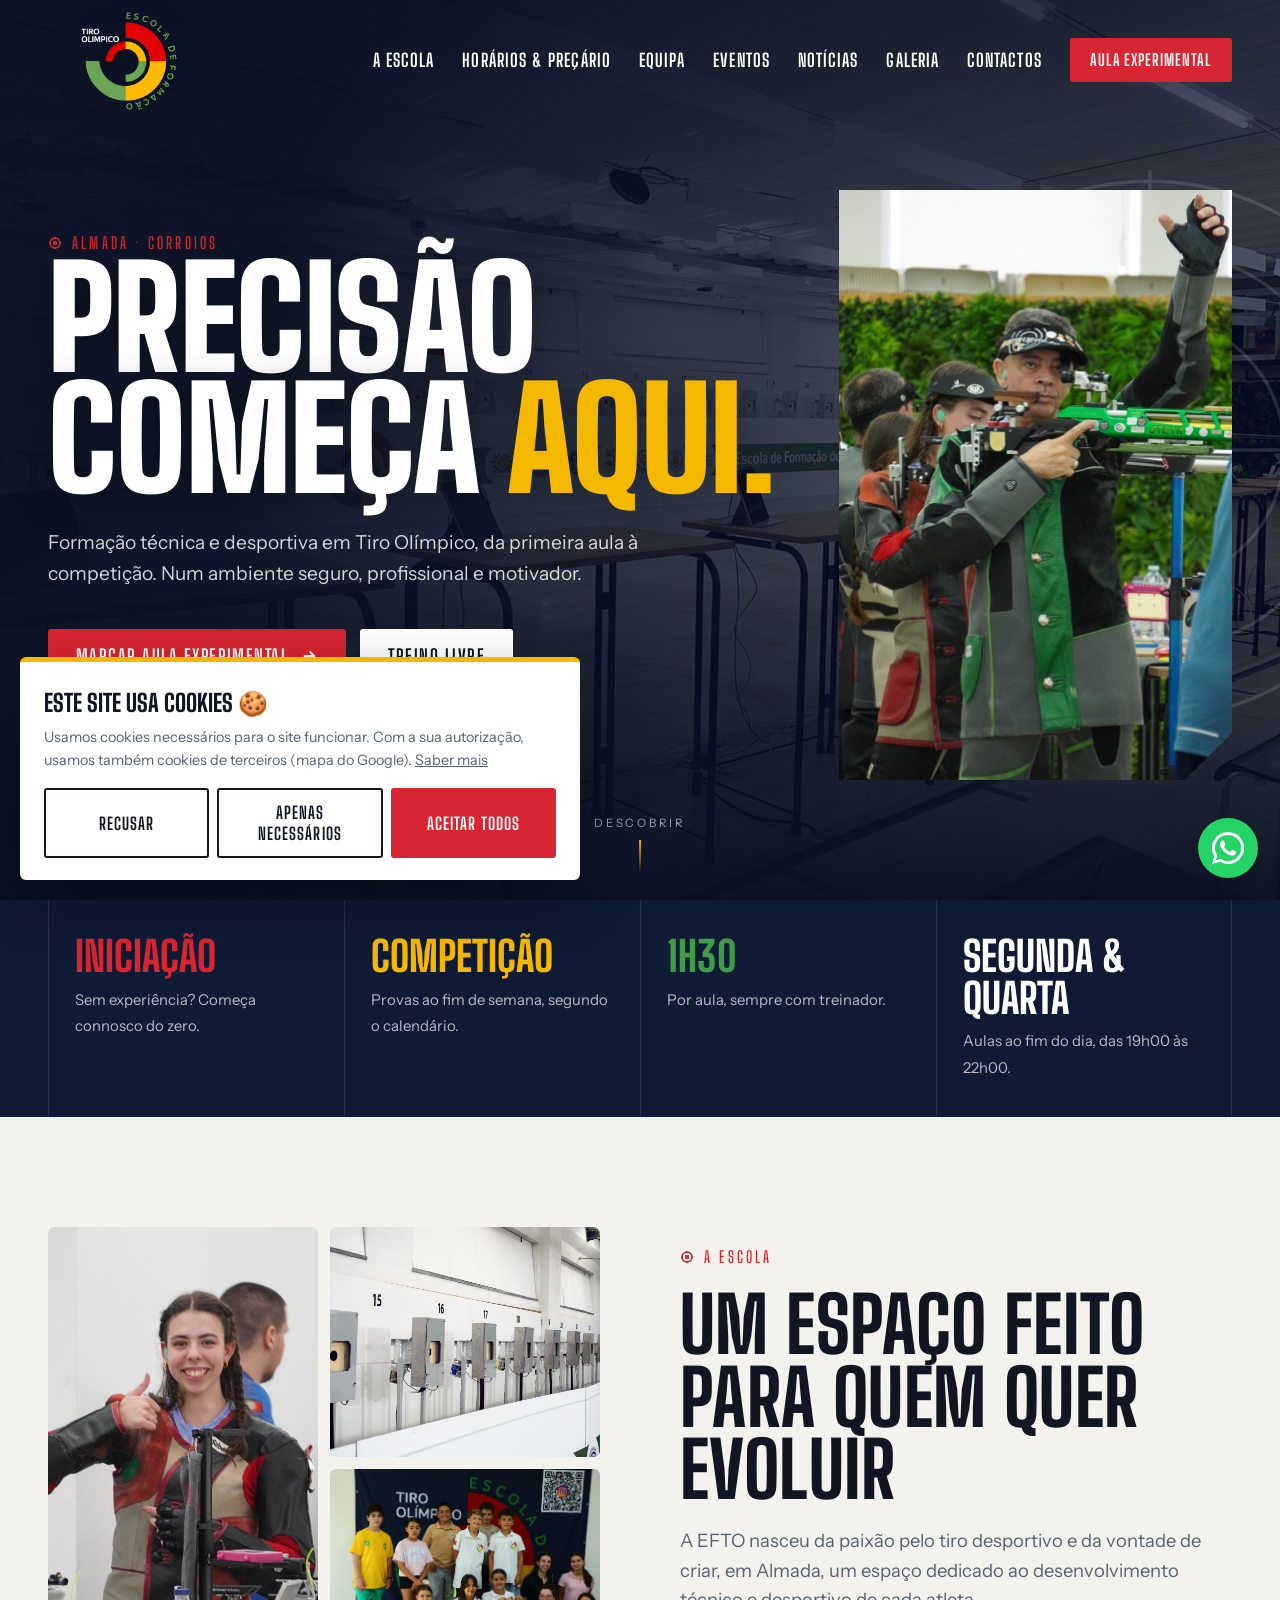
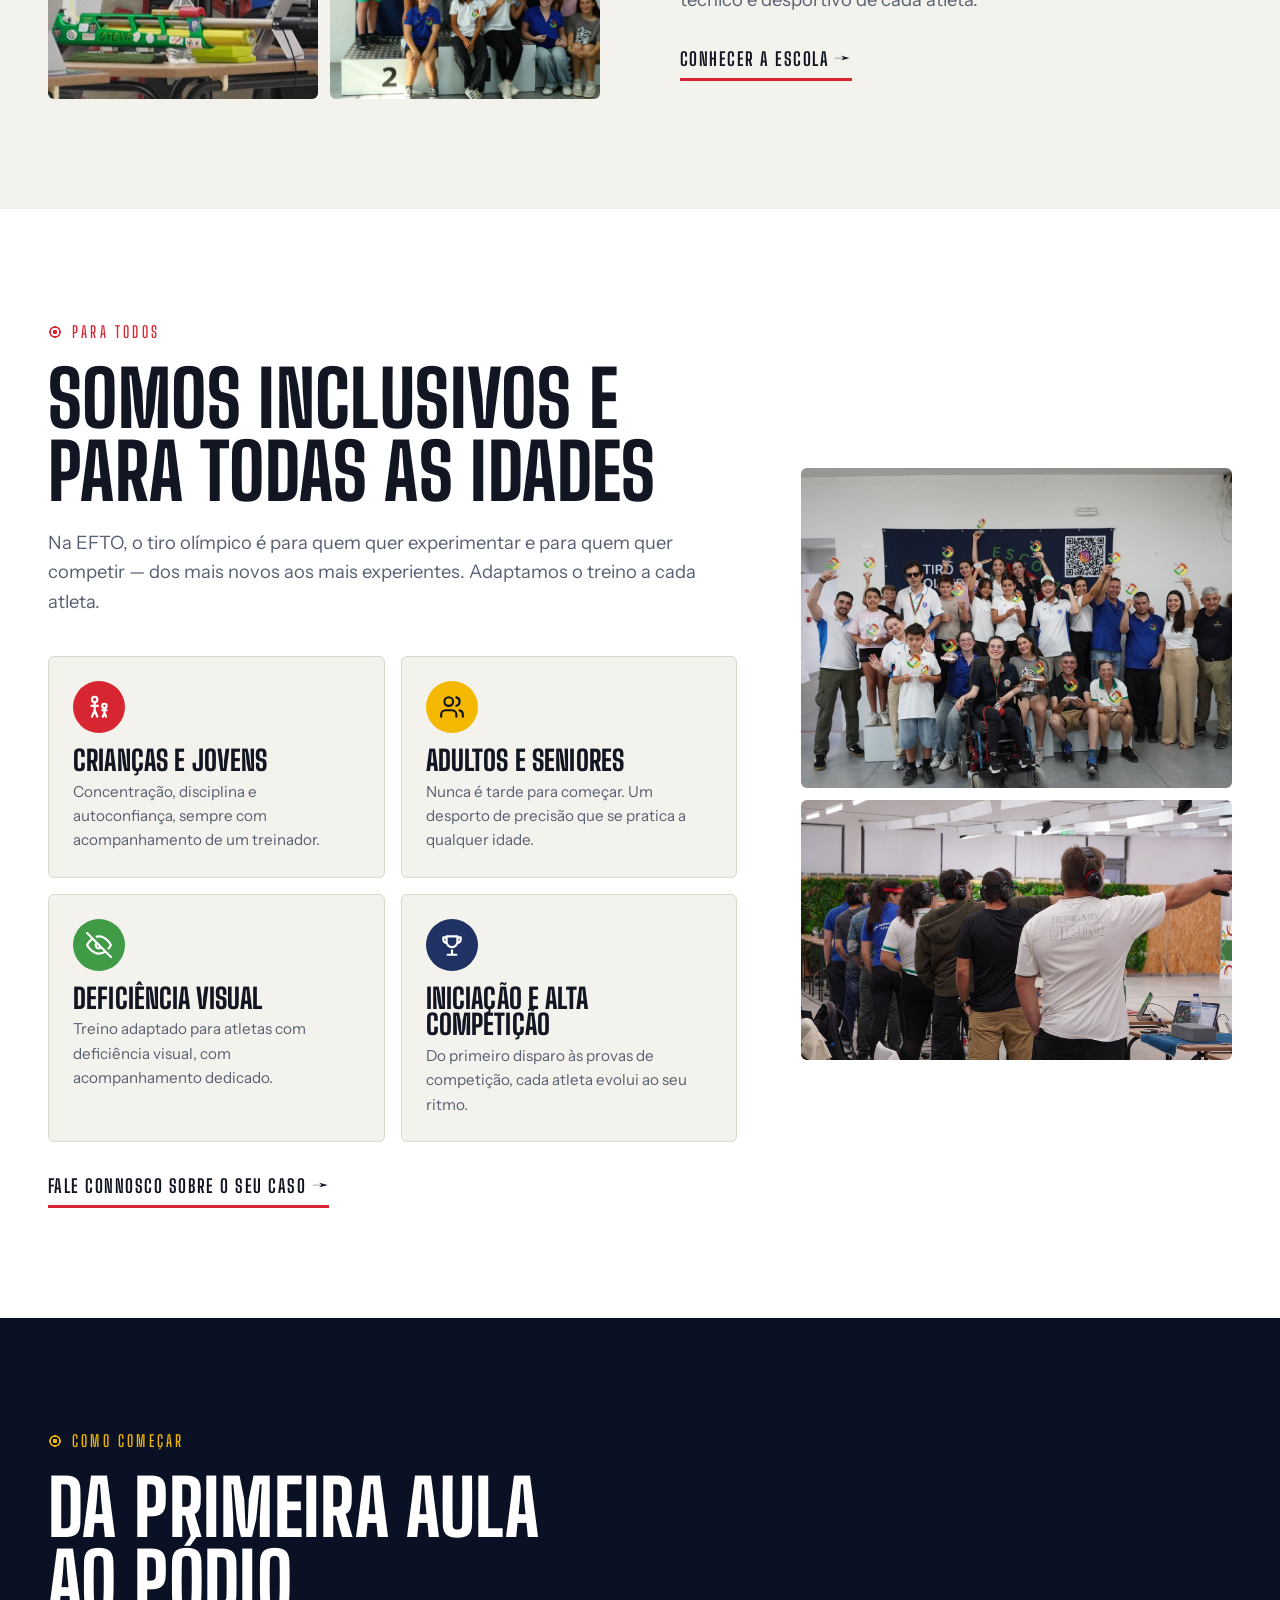
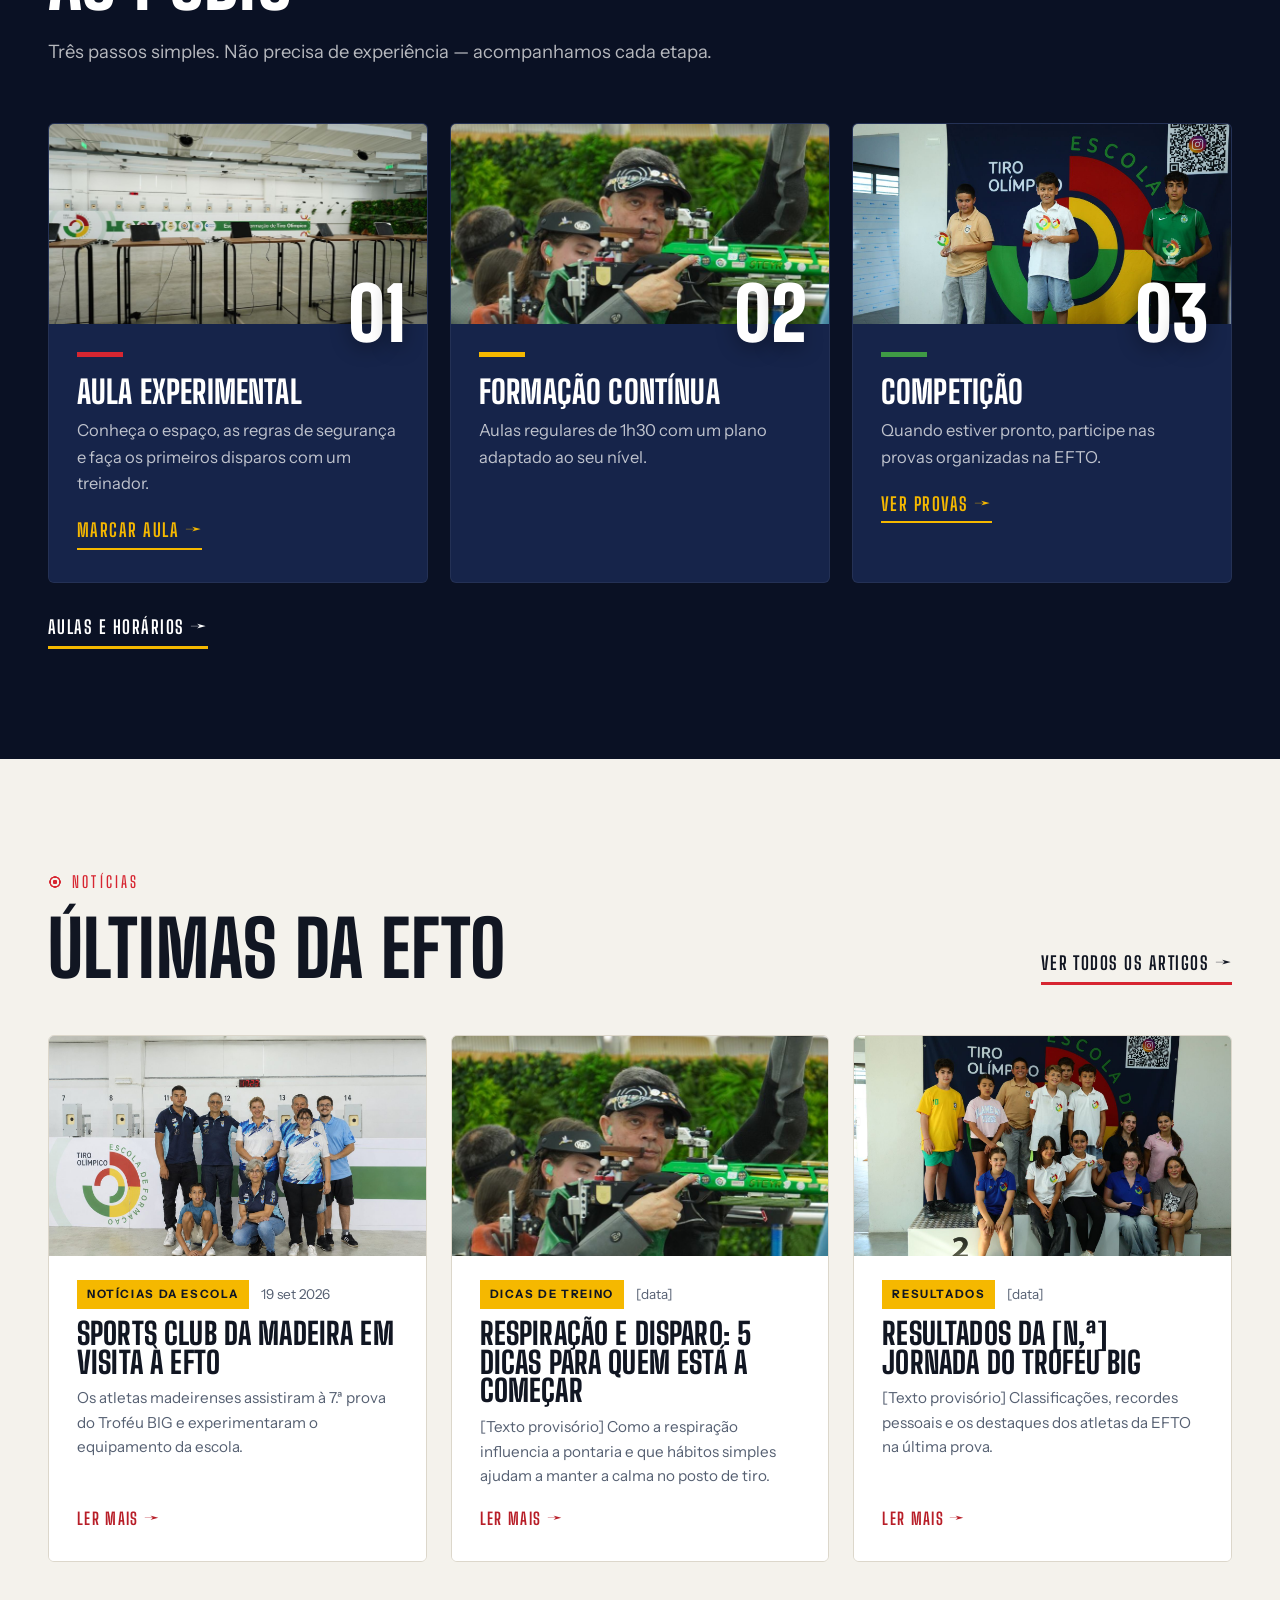
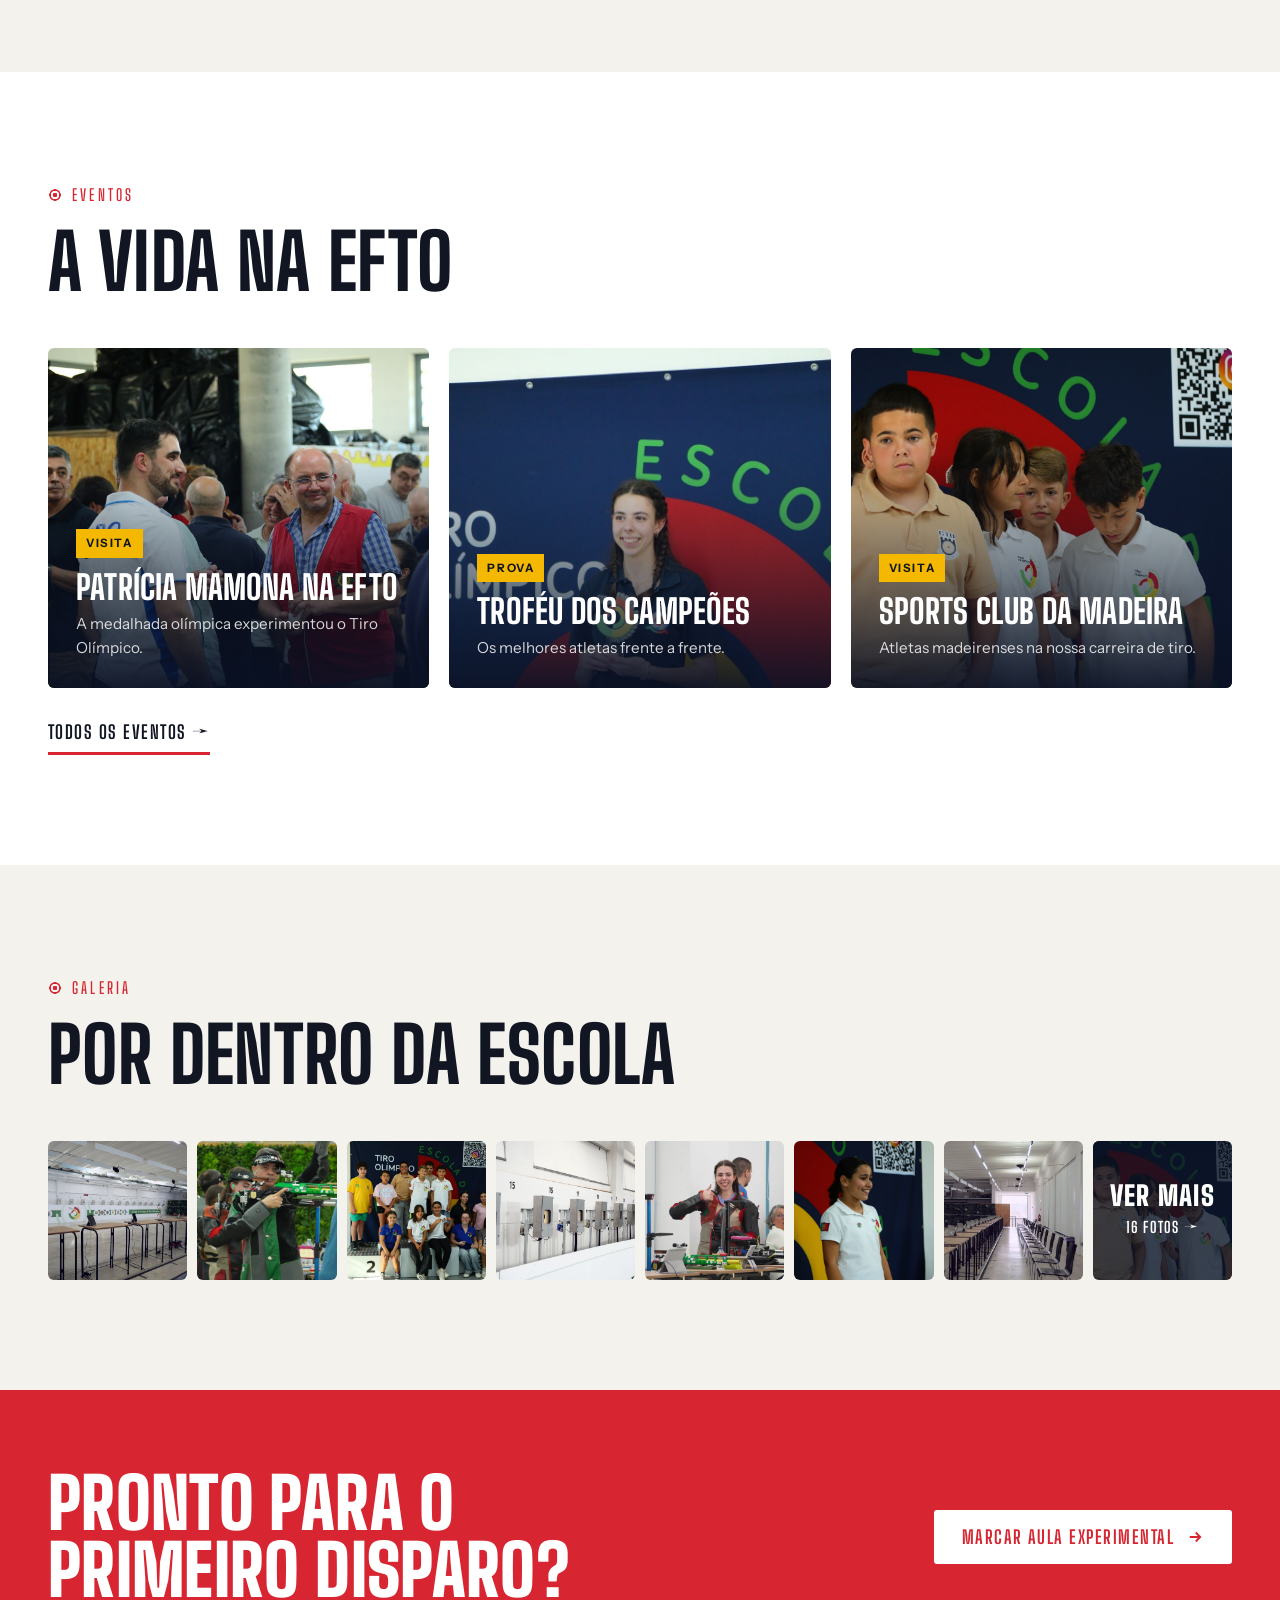
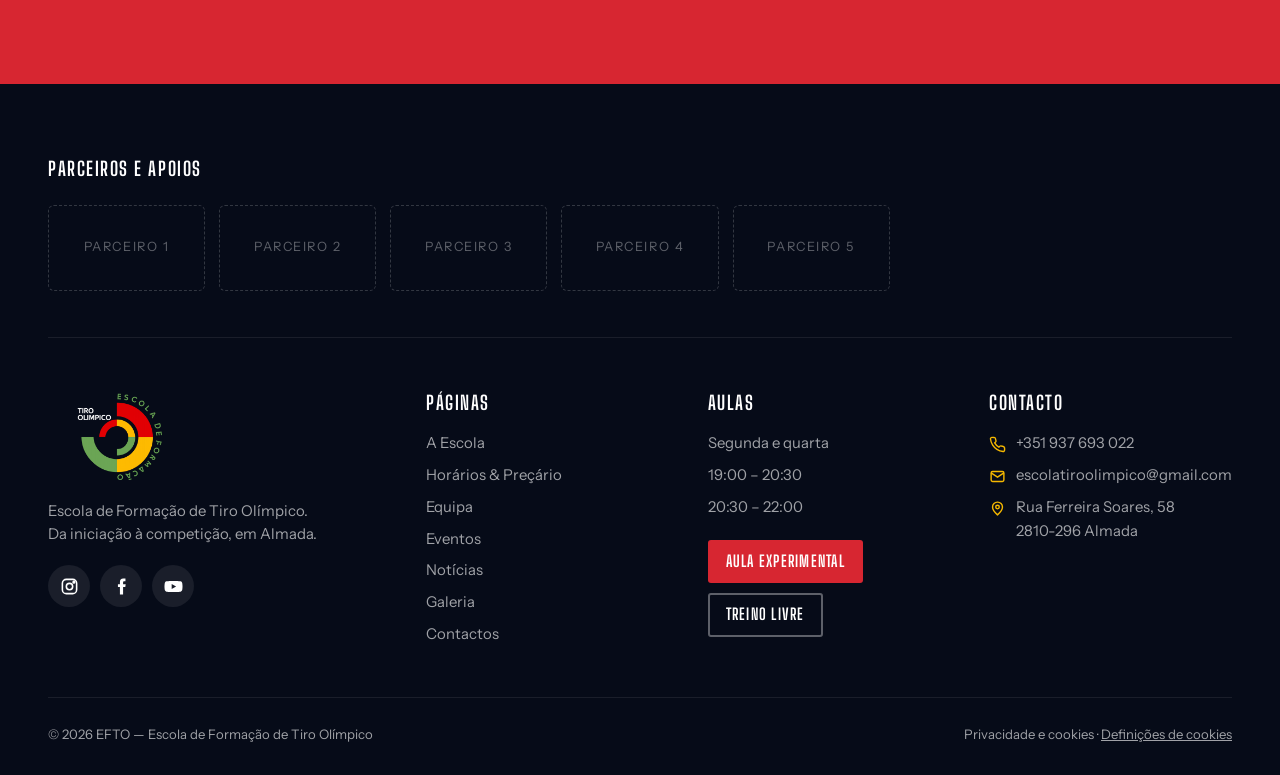
==== commit 8b041b98: "Atualiza para a versão mais recente do site (2026-11-27) Inclui o novo formulário de contactos (Aula" ====
--- a/index.html
+++ b/index.html
@@ -10,7 +10,7 @@
 <link rel="preconnect" href="https://fonts.googleapis.com"><link rel="preconnect" href="https://fonts.gstatic.com" crossorigin>
 <link href="https://fonts.googleapis.com/css2?family=Big+Shoulders+Display:wght@600;700;800;900&family=Instrument+Sans:wght@400;500;600;700&display=swap" rel="stylesheet">
 <link rel="preload" as="image" href="imagens/inicio/topo-fundo.jpg">
-<link rel="stylesheet" href="css/estilo.css?v=16">
+<link rel="stylesheet" href="css/estilo.css?v=19">
 </head>
 <body>
 
@@ -28,7 +28,7 @@
       <p class="entra">Formação técnica e desportiva em Tiro Olímpico, da primeira aula à competição. Num ambiente seguro, profissional e motivador.</p>
       <div class="acoes entra">
         <a href="contactos.html#form" class="btn btn-pri">Marcar aula experimental <svg viewBox="0 0 24 24" fill="none" stroke="currentColor" stroke-width="2.4"><path d="M5 12h14M13 6l6 6-6 6"/></svg></a>
-        <a href="contactos.html?tipo=atleta#form" class="btn btn-claro">Inscrever-me como atleta</a>
+        <a href="contactos.html?tipo=treino#form" class="btn btn-claro">Treino livre</a>
       </div>
       <div class="hero-sub entra"><span>Sem experiência necessária</span><span>Sempre com treinador</span><span>Todas as idades</span></div>
     </div>
@@ -174,6 +174,6 @@
   </div>
 </section>
 
-<script src="js/site.js?v=12"></script>
+<script src="js/site.js?v=14"></script>
 </body>
 </html>
--- a/css/estilo.css
+++ b/css/estilo.css
@@ -324,7 +324,7 @@
 label{font-size:.85rem;font-weight:600;display:grid;gap:6px}
 input,select,textarea{font:inherit;padding:13px 15px;border:1.5px solid var(--linha);border-radius:3px;background:var(--papel);width:100%}
 input:focus,select:focus,textarea:focus{outline:none;border-color:var(--navy-700);background:#fff}
-.duas{display:grid;grid-template-columns:1fr 1fr;gap:14px}
+.duas{display:grid;grid-template-columns:1fr 1fr;gap:14px;align-items:start}
 .consent{display:flex;gap:10px;align-items:flex-start;font-weight:400;font-size:.85rem;color:var(--cinza)}
 .consent input{width:auto;margin-top:4px}
 form .btn{justify-content:center}
@@ -355,11 +355,32 @@
 
 /* ---------- FORMULÁRIO: mensagens ---------- */
 form{position:relative}
-form button[disabled]{opacity:.7;cursor:wait}
+form button[disabled]{opacity:.45;cursor:not-allowed}
+form button[data-a-enviar]{opacity:.7;cursor:wait}
+.falta-preencher{font-size:.82rem;color:var(--cinza);text-align:center;margin-top:-6px}
 .estado{font-size:.95rem;border-radius:3px}
 .estado:empty{display:none}
 .estado.ok{background:#e5f4e6;border-left:4px solid var(--verde);padding:14px 16px;color:#1d5a22;font-weight:600}
 .estado.erro{background:#fde8e9;border-left:4px solid var(--vermelho);padding:14px 16px;color:#8a1219}
+/* Formulário: campos obrigatórios, opcionais e mensagens de erro */
+.obrig{color:var(--vermelho)}
+.opc{font-weight:400;color:var(--cinza)}
+.obrig-nota{font-size:.8rem;color:var(--cinza);margin-top:-8px}
+.erro-campo{display:block;color:#b3141d;font-size:.82rem;font-weight:600}
+.consent + .erro-campo{margin-top:-10px}
+.erro-campo:empty{display:none}
+.erro-campo::before{content:"⚠ "}
+[aria-invalid]:not([type=checkbox]){border-color:#b3141d;background:#fff6f6}
+.consent [aria-invalid]{outline:2px solid #b3141d;outline-offset:2px}
+form [hidden]{display:none}
+/* Disponibilidade (escolha múltipla) */
+.disp{border:0;padding:0;margin:0;display:grid;gap:8px;min-width:0}
+.disp legend{font-size:.85rem;font-weight:600;padding:0;margin-bottom:6px}
+.disp-opcoes{display:grid;grid-template-columns:repeat(3,1fr);gap:8px}
+.disp-opcoes label{display:flex;align-items:center;gap:10px;font-weight:400;font-size:.9rem;padding:11px 13px;border:1.5px solid var(--linha);border-radius:3px;background:var(--papel);cursor:pointer}
+.disp-opcoes label:has(input:checked){border-color:var(--navy-700);background:#fff}
+.disp-opcoes input{width:auto;margin:0;accent-color:var(--navy-700)}
+.disp .nota{font-size:.82rem;color:var(--cinza)}
 .consent a{color:var(--tinta)}
 
 /* ---------- MAPA bloqueado até aceitar cookies ---------- */
